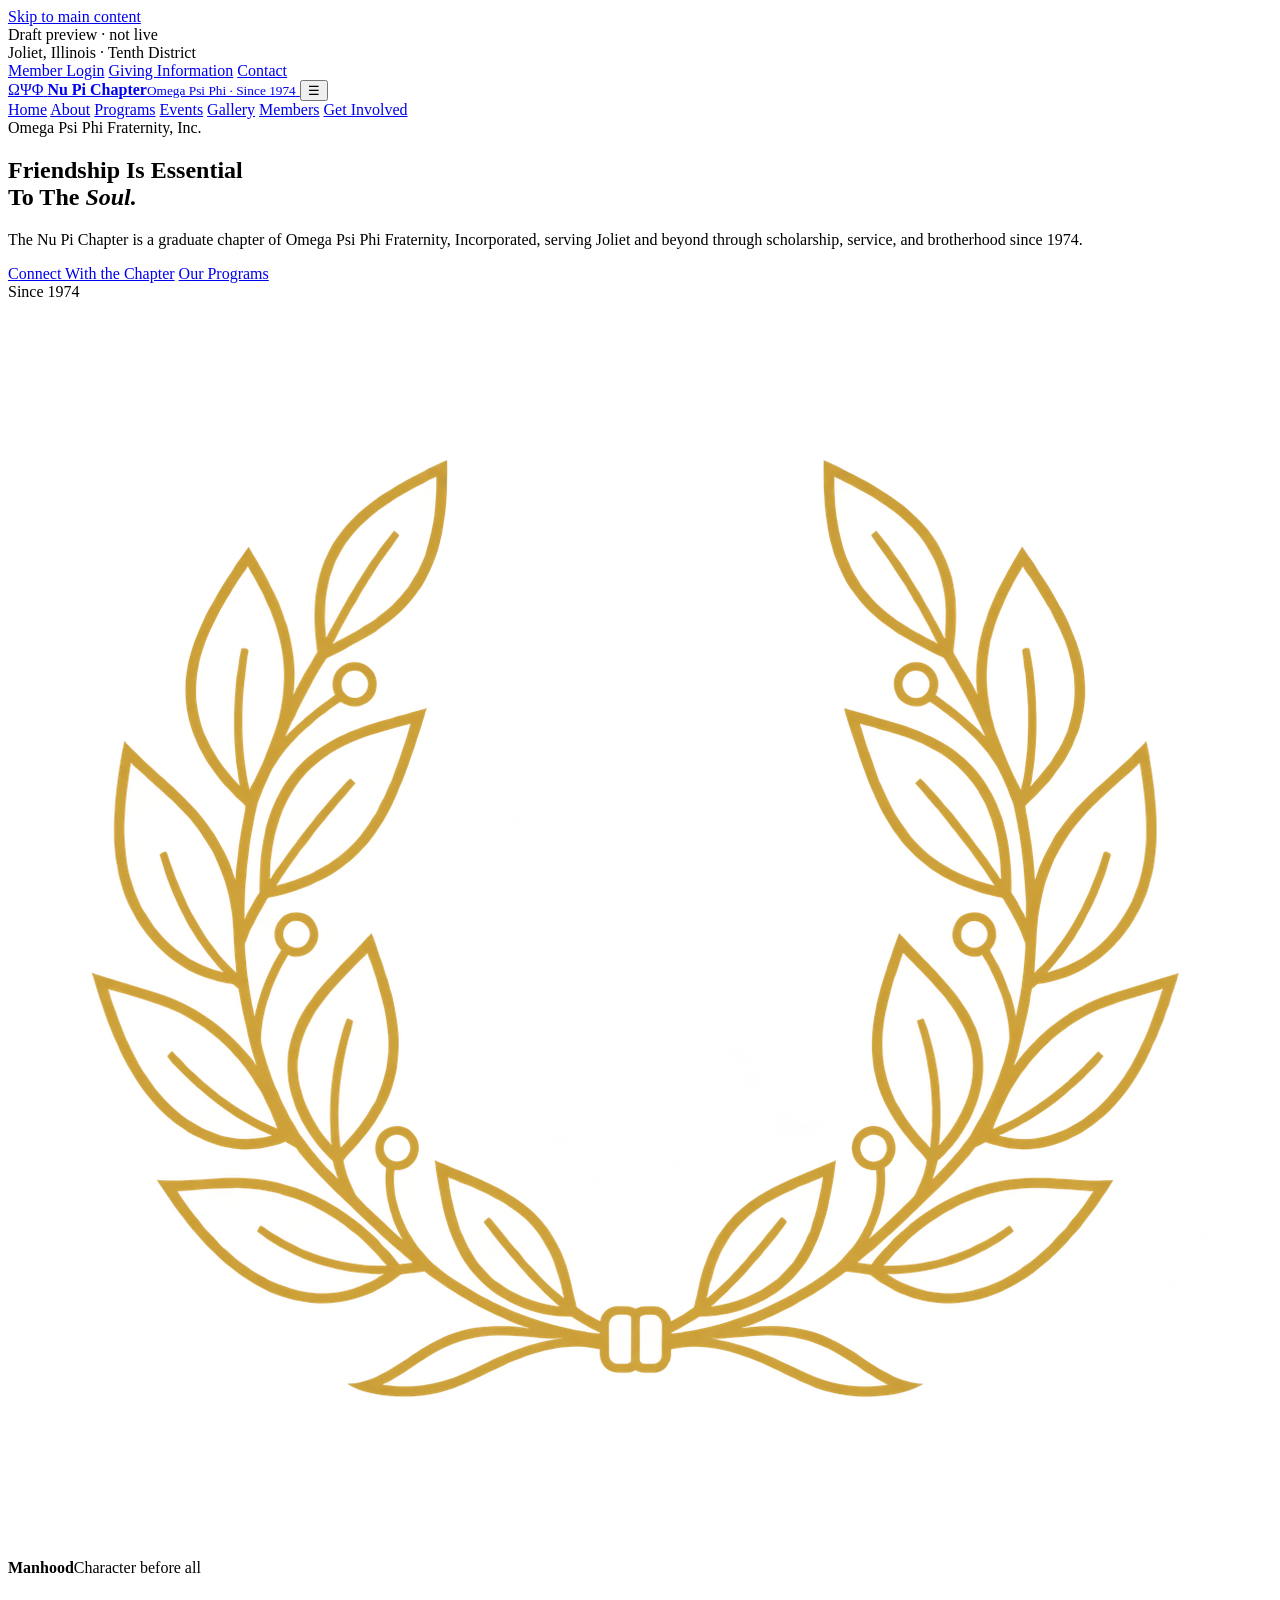
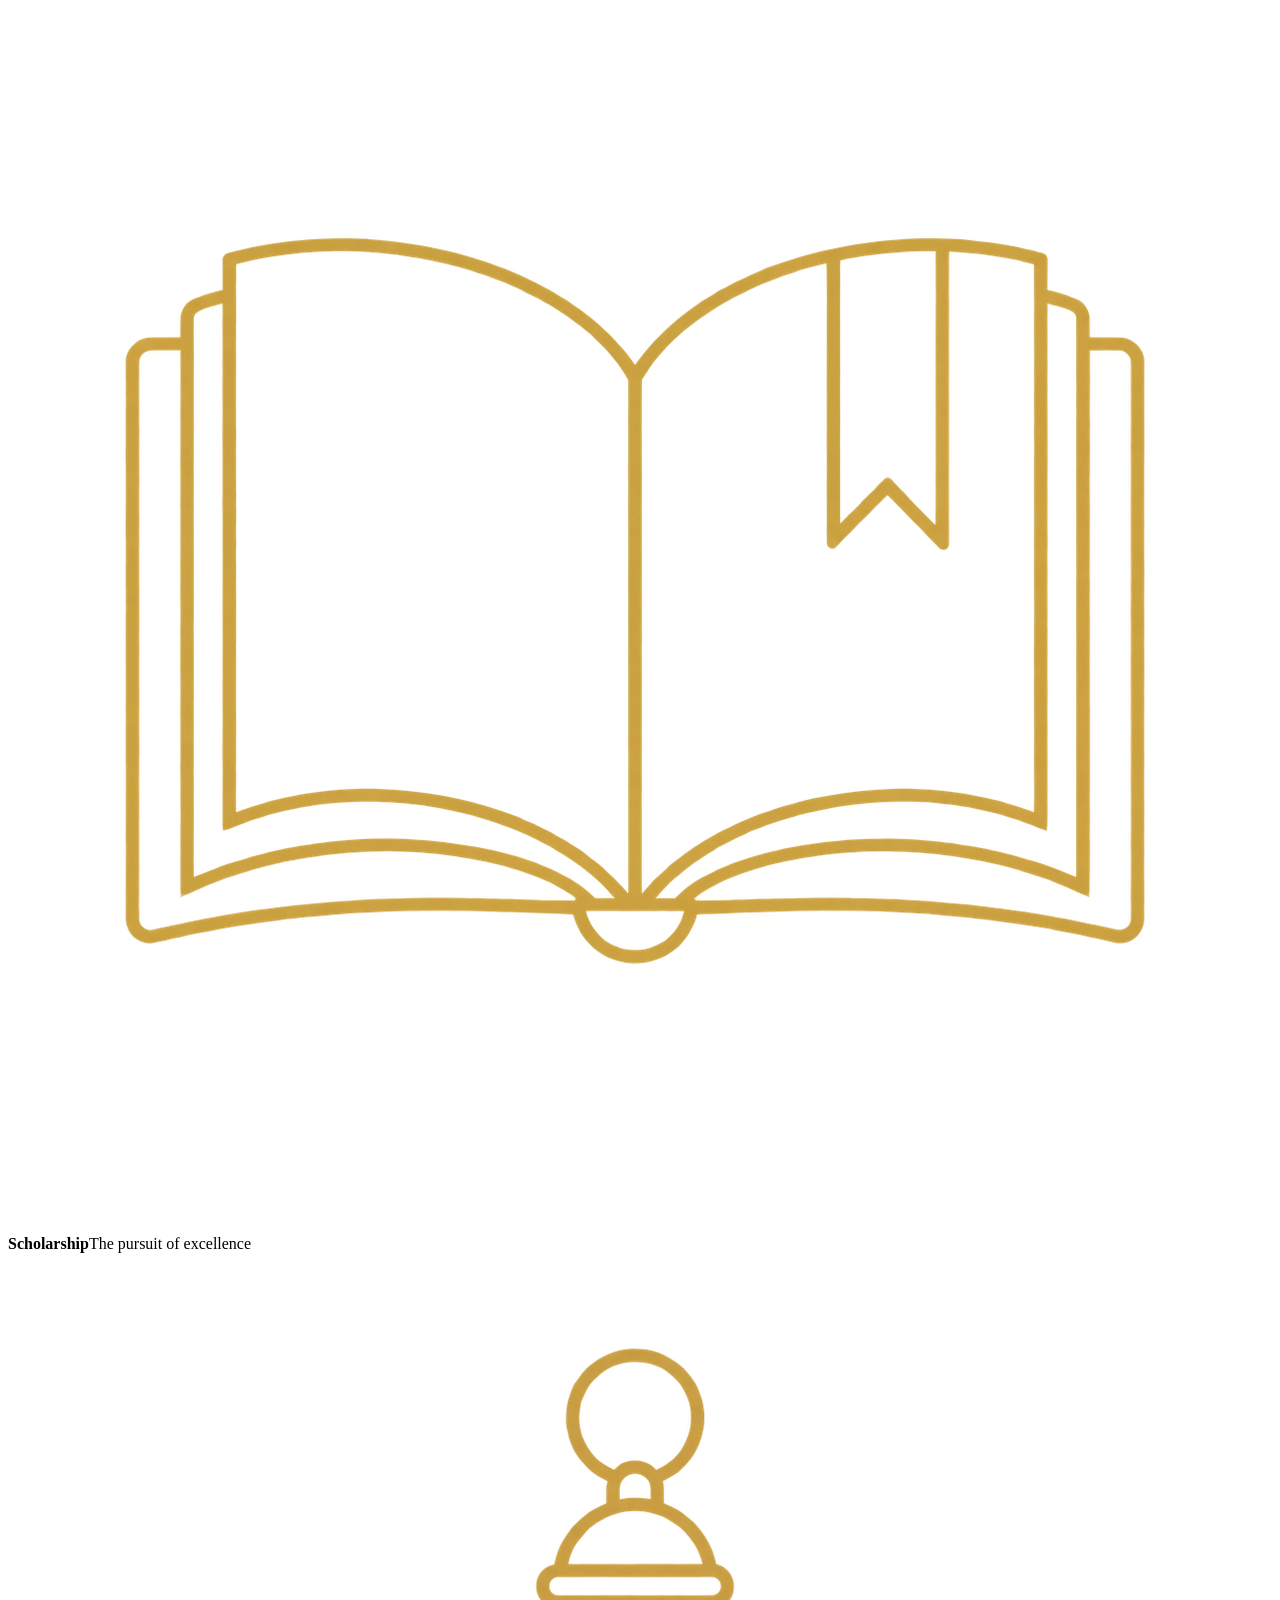
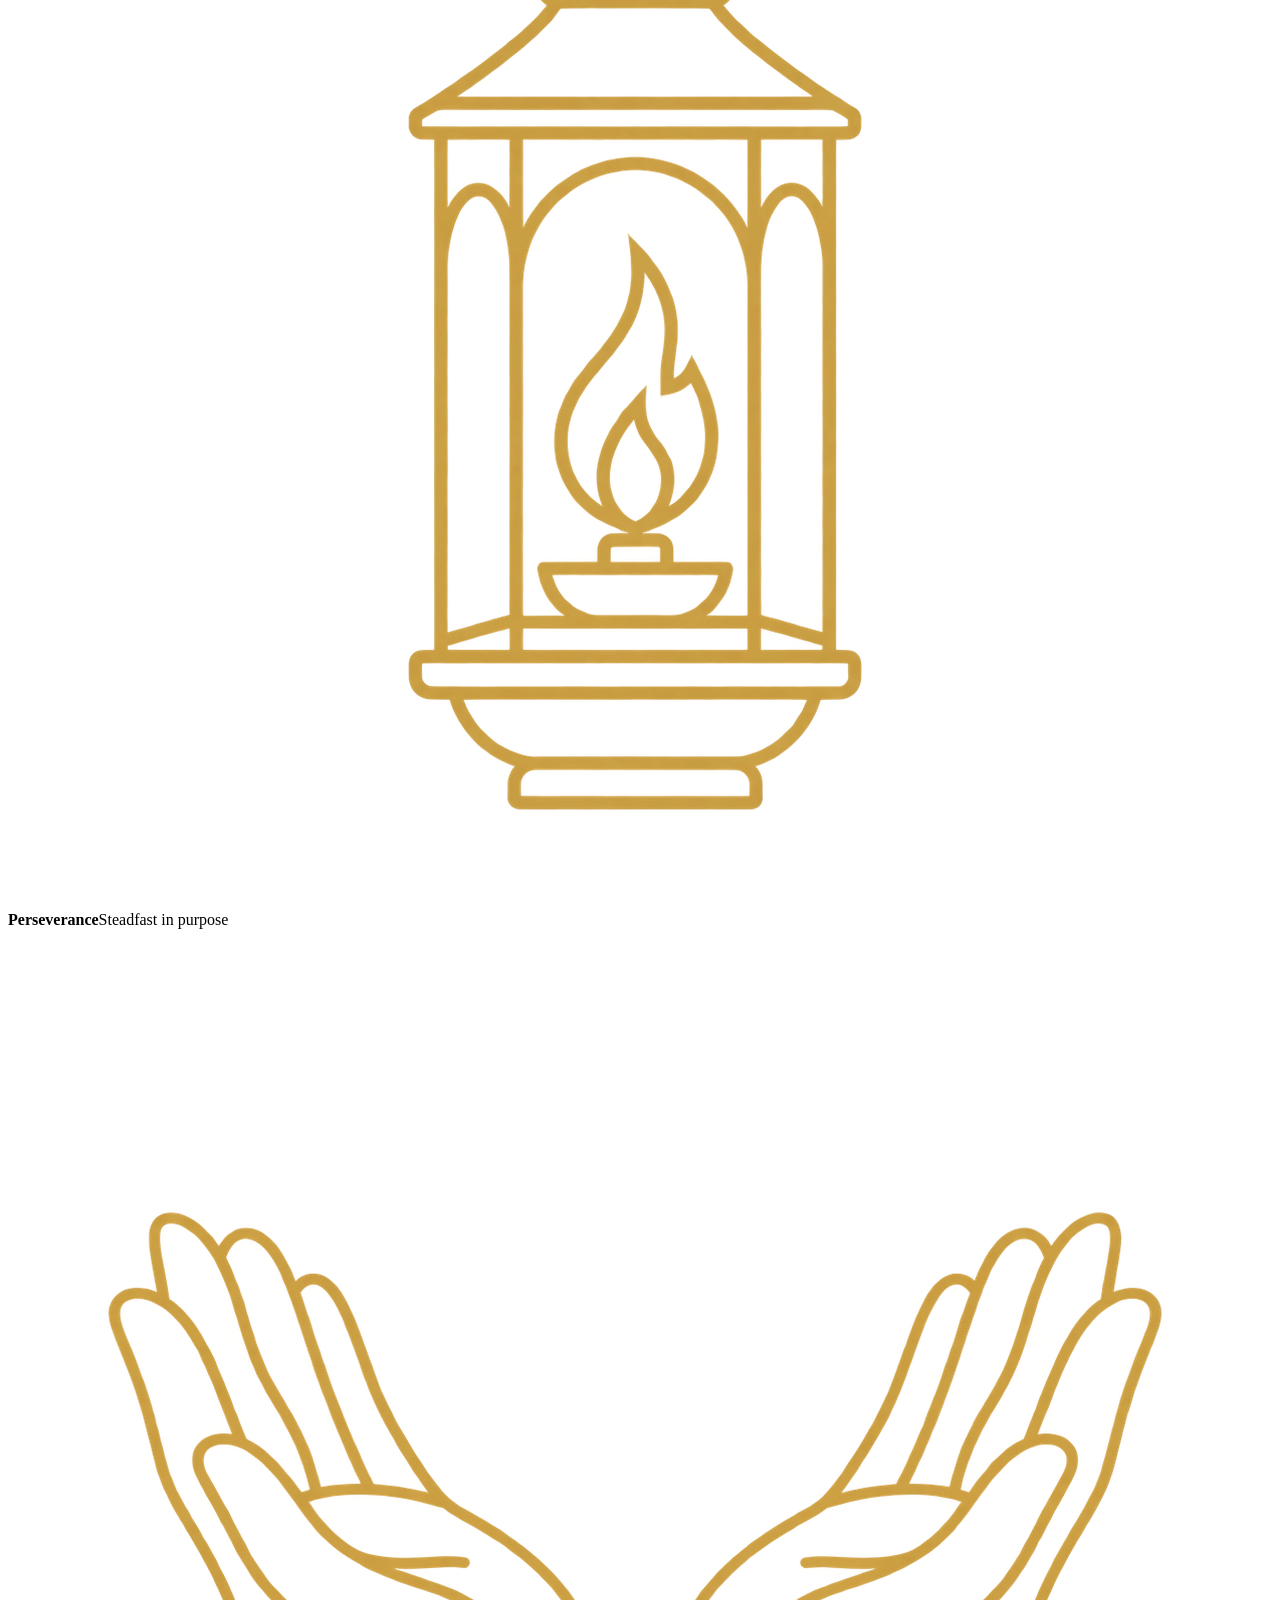
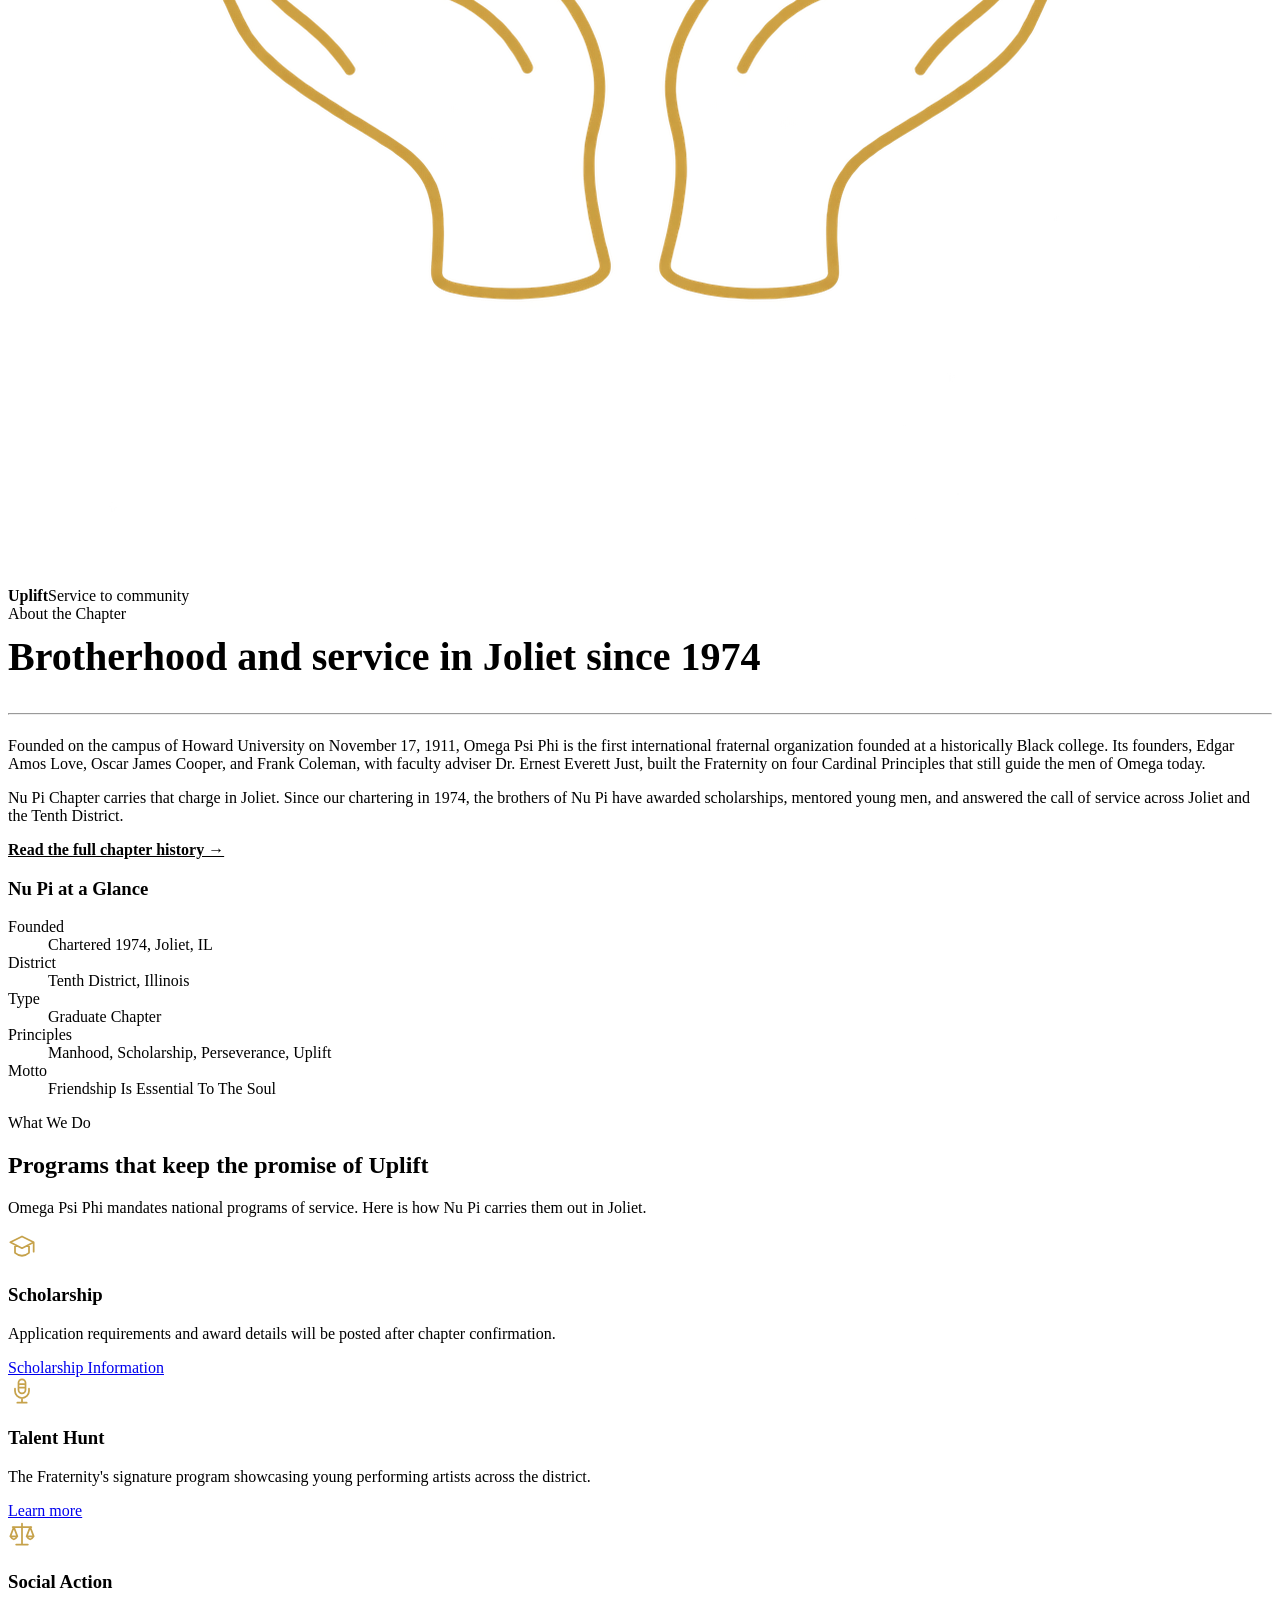
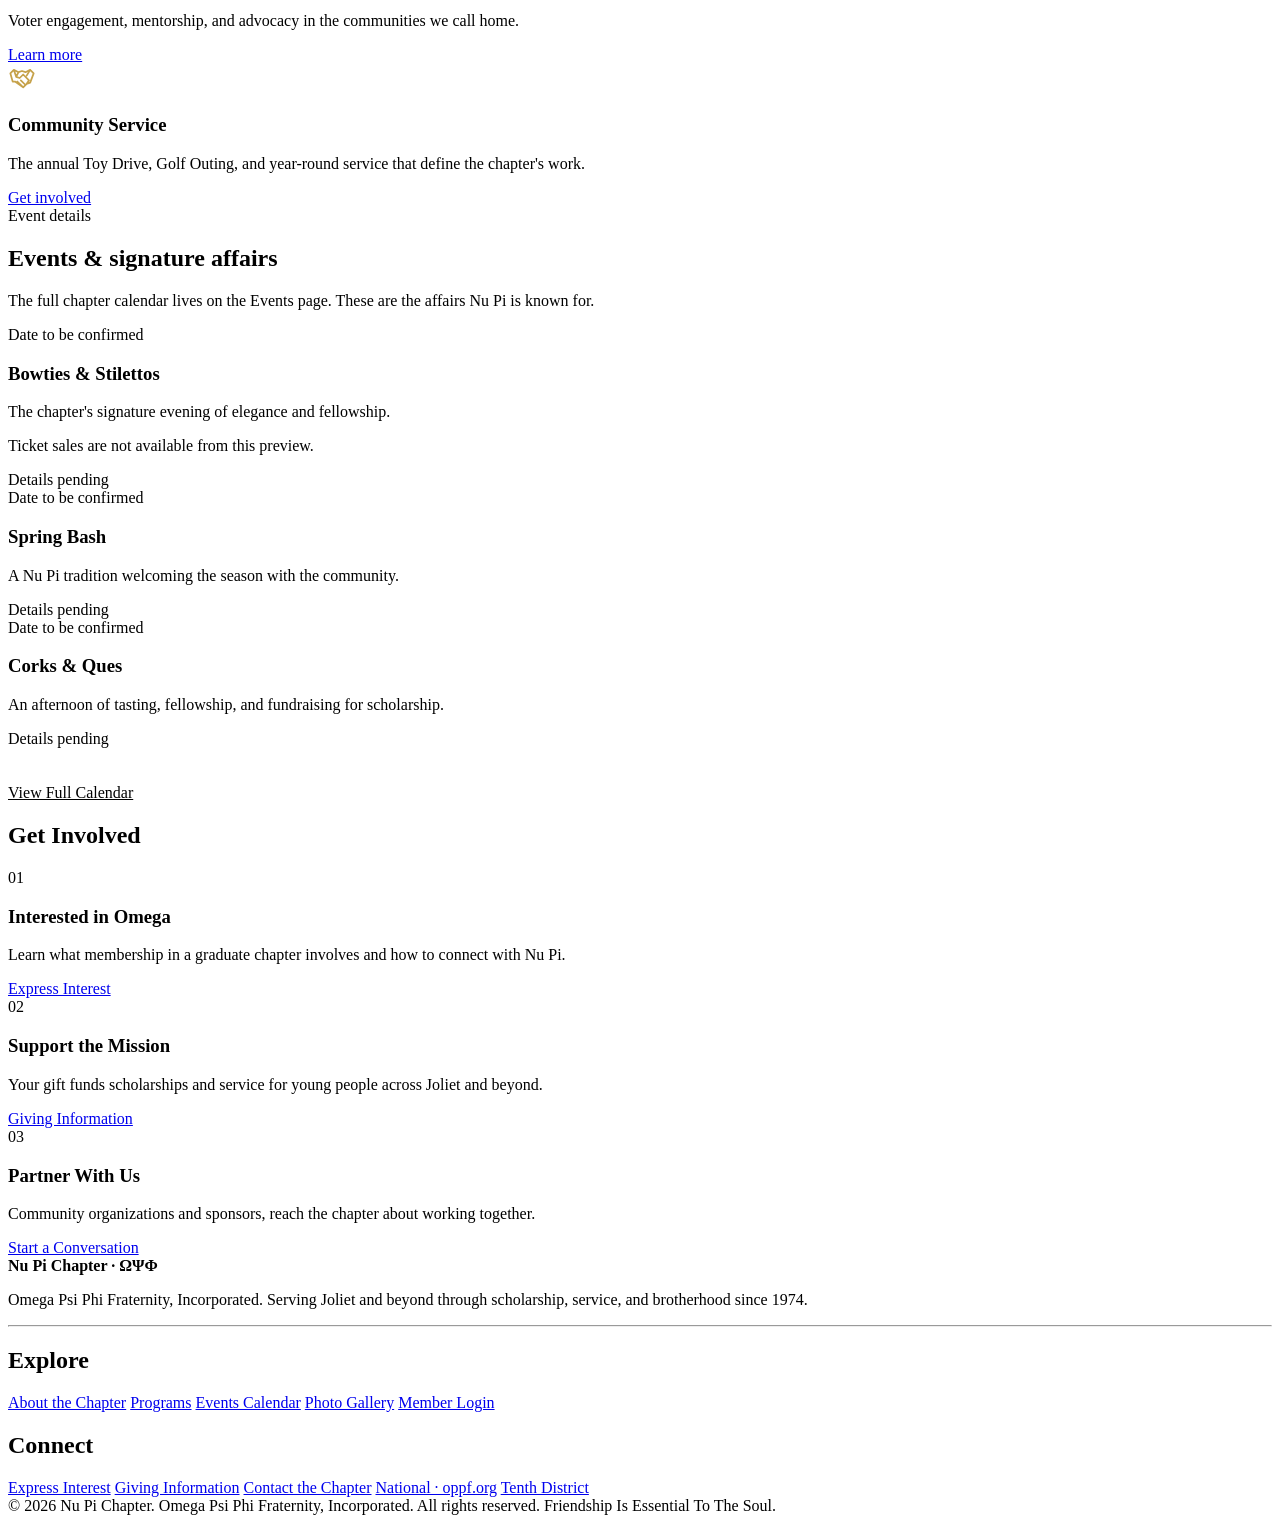
==== index.html @ 608f9383 "Full content port from live nupiques.org - Real chapter narrative + all past lines Spring 1975 throu" ====
<!doctype html>
<html lang="en">
<head>
<meta charset="utf-8">
<meta name="viewport" content="width=device-width, initial-scale=1">
<title>Nu Pi Chapter | Omega Psi Phi Fraternity, Incorporated</title>
<meta name="description" content="Meet Nu Pi Chapter of Omega Psi Phi Fraternity, Incorporated. Explore our brotherhood, programs, and connection to Joliet since 1974.">
<meta name="robots" content="noindex,nofollow">
<meta property="og:type" content="website">
<meta property="og:site_name" content="Nu Pi Chapter">
<meta property="og:locale" content="en_US">
<meta property="og:image:type" content="image/png">
<meta property="og:title" content="Nu Pi Chapter | Brotherhood Since 1974">
<meta property="og:description" content="Friendship Is Essential To The Soul. Meet Nu Pi Chapter in Joliet, Illinois.">
<meta property="og:image" content="ASSET_BASE/nu-pi-velvet-hero-dark-left.png">
<meta property="og:image:alt" content="Royal purple velvet with warm gold light on the right.">
<meta property="og:image:width" content="1672">
<meta property="og:image:height" content="941">
<link rel="stylesheet" href="styles.css">
</head>
<body>
<a class="skip-link" href="#main-content">Skip to main content</a>

<div class="draft">Draft preview · not live</div>

<div class="util"><div class="wrap">
  <div class="u-left">Joliet, Illinois · Tenth District</div>
  <div class="u-right">
    <a href="members.html">Member Login</a>
    <a href="get-involved.html#give">Giving Information</a>
    <a href="get-involved.html#contact">Contact</a>
  </div>
</div></div>

<header class="site"><div class="wrap bar">
  <a class="brand" href="index.html">
    <span class="crest"><span>&#937;&#936;&#934;</span></span>
    <span class="txt"><b>Nu Pi Chapter</b><small>Omega Psi Phi · Since 1974</small></span>
  </a>
  <button class="navtoggle" type="button" aria-label="Open menu" aria-controls="primary-nav" aria-expanded="false"><span aria-hidden="true">&#9776;</span></button>
  <nav class="main" id="primary-nav" aria-label="Primary">
    <a class="active" aria-current="page" href="index.html">Home</a>
    <a href="about.html">About</a>
    <a href="programs.html">Programs</a>
    <a href="events.html">Events</a>
    <a href="gallery.html">Gallery</a>
    <a href="members.html">Members</a>
    <a href="get-involved.html">Get Involved</a>
  </nav>
</div></header>

<main id="main-content" tabindex="-1">

<section class="hero" id="top"><div class="wrap">
  <div class="eyebrow">Omega Psi Phi Fraternity, Inc.</div>
  <h1>Friendship Is Essential <br class="desktop-break">To The <em>Soul.</em></h1>
  <p class="lead">The Nu Pi Chapter is a graduate chapter of Omega Psi Phi Fraternity, Incorporated, serving Joliet and beyond through scholarship, service, and brotherhood since 1974.</p>
  <div class="cta">
    <a class="btn btn-gold" href="get-involved.html">Connect With the Chapter</a>
    <a class="btn btn-ghost" href="programs.html">Our Programs</a>
  </div>
  <div class="estd">Since 1974</div>
</div></section>

<div class="principles"><div class="wrap"><div class="grid">
  <div class="p"><div class="pic"><img src="assets/icon-manhood.png" alt=""></div><b>Manhood</b><span>Character before all</span></div>
  <div class="p"><div class="pic"><img src="assets/icon-scholarship.png" alt=""></div><b>Scholarship</b><span>The pursuit of excellence</span></div>
  <div class="p"><div class="pic"><img src="assets/icon-perseverance.png" alt=""></div><b>Perseverance</b><span>Steadfast in purpose</span></div>
  <div class="p"><div class="pic"><img src="assets/icon-uplift.png" alt=""></div><b>Uplift</b><span>Service to community</span></div>
</div></div></div>

<div class="hairline on-paper" aria-hidden="true"></div>

<section class="block"><div class="wrap">
  <div class="about">
    <div>
      <div class="eyebrow">About the Chapter</div>
      <h2 class="kicker-head" style="font-size:clamp(28px,4vw,40px);color:var(--purple);margin-top:10px">Brotherhood and service in Joliet since 1974</h2>
      <hr class="rule">
      <p style="margin-top:22px">Founded on the campus of Howard University on November 17, 1911, Omega Psi Phi is the first international fraternal organization founded at a historically Black college. Its founders, Edgar Amos Love, Oscar James Cooper, and Frank Coleman, with faculty adviser Dr. Ernest Everett Just, built the Fraternity on four Cardinal Principles that still guide the men of Omega today.</p>
      <p>Nu Pi Chapter carries that charge in Joliet. Since our chartering in 1974, the brothers of Nu Pi have awarded scholarships, mentored young men, and answered the call of service across Joliet and the Tenth District.</p>
      <p style="margin-top:8px"><a href="about.html" style="color:var(--purple);font-weight:700">Read the full chapter history &#8594;</a></p>
    </div>
    <div class="facts">
      <h3>Nu Pi at a Glance</h3>
      <dl>
        <dt>Founded</dt><dd>Chartered 1974, Joliet, IL</dd>
        <dt>District</dt><dd>Tenth District, Illinois</dd>
        <dt>Type</dt><dd>Graduate Chapter</dd>
        <dt>Principles</dt><dd>Manhood, Scholarship, Perseverance, Uplift</dd>
        <dt>Motto</dt><dd>Friendship Is Essential To The Soul</dd>
      </dl>
    </div>
  </div>
</div></section>

<div class="hairline on-paper2" aria-hidden="true"></div>

<section class="block tint"><div class="wrap">
  <div class="kicker-head">
    <div class="eyebrow">What We Do</div>
    <h2>Programs that keep the promise of Uplift</h2>
    <p>Omega Psi Phi mandates national programs of service. Here is how Nu Pi carries them out in Joliet.</p>
  </div>
  <div class="cards">
    <div class="card"><div class="ic"><svg xmlns="http://www.w3.org/2000/svg" viewBox="0 0 24 24" width="28" height="28" fill="none" stroke="#C6A24B" stroke-width="1.5" stroke-linecap="round" stroke-linejoin="round" aria-hidden="true" focusable="false"><path d="M2 8 12 3 22 8 12 13 2 8ZM6 10v7q6 5 12 0v-7M22 8v8"/></svg></div><h3>Scholarship</h3><p>Application requirements and award details will be posted after chapter confirmation.</p><a class="more" href="programs.html#scholarship">Scholarship Information</a></div>
    <div class="card"><div class="ic"><svg xmlns="http://www.w3.org/2000/svg" viewBox="0 0 24 24" width="28" height="28" fill="none" stroke="#C6A24B" stroke-width="1.5" stroke-linecap="round" stroke-linejoin="round" aria-hidden="true" focusable="false"><rect x="9" y="2" width="6" height="12" rx="3"/><path d="M6 10v2a6 6 0 0 0 12 0v-2M12 18v4M8 22h8M10 6h4M10 9h4"/></svg></div><h3>Talent Hunt</h3><p>The Fraternity's signature program showcasing young performing artists across the district.</p><a class="more" href="programs.html#talent-hunt">Learn more</a></div>
    <div class="card"><div class="ic"><svg xmlns="http://www.w3.org/2000/svg" viewBox="0 0 24 24" width="28" height="28" fill="none" stroke="#C6A24B" stroke-width="1.5" stroke-linecap="round" stroke-linejoin="round" aria-hidden="true" focusable="false"><path d="M12 3v18M7 21h10M4 6h16M5 6l-3 8h6L5 6Zm14 0-3 8h6l-3-8ZM2 14q3 5 6 0M16 14q3 5 6 0"/></svg></div><h3>Social Action</h3><p>Voter engagement, mentorship, and advocacy in the communities we call home.</p><a class="more" href="programs.html#social-action">Learn more</a></div>
    <div class="card"><div class="ic"><svg xmlns="http://www.w3.org/2000/svg" viewBox="0 0 24 24" width="28" height="28" fill="none" stroke="#C6A24B" stroke-width="1.5" stroke-linecap="round" stroke-linejoin="round" aria-hidden="true" focusable="false"><path d="m2 8 3-3 4 2 3-1 3 1 4-2 3 3-3 8-3 1-3 3-7-5H4L2 8Zm7-1-2 4 3 1 3-3 5 5-2 3M5 5l2 6M19 5l-3 5M8 15l4 4M11 14l4 4"/></svg></div><h3>Community Service</h3><p>The annual Toy Drive, Golf Outing, and year-round service that define the chapter's work.</p><a class="more" href="programs.html#community-service">Get involved</a></div>
  </div>
</div></section>

<div class="hairline on-paper" aria-hidden="true"></div>

<section class="block"><div class="wrap">
  <div class="kicker-head">
    <div class="eyebrow">Event details</div>
    <h2>Events &amp; signature affairs</h2>
    <p>The full chapter calendar lives on the Events page. These are the affairs Nu Pi is known for.</p>
  </div>
  <div class="events">
    <div class="event"><div class="top"><span class="date-pending">Date to be confirmed</span></div><div class="body"><h3>Bowties &amp; Stilettos</h3><p>The chapter's signature evening of elegance and fellowship.</p><p>Ticket sales are not available from this preview.</p><span class="tag">Details pending</span></div></div>
    <div class="event"><div class="top"><span class="date-pending">Date to be confirmed</span></div><div class="body"><h3>Spring Bash</h3><p>A Nu Pi tradition welcoming the season with the community.</p><span class="tag">Details pending</span></div></div>
    <div class="event"><div class="top"><span class="date-pending">Date to be confirmed</span></div><div class="body"><h3>Corks &amp; Ques</h3><p>An afternoon of tasting, fellowship, and fundraising for scholarship.</p><span class="tag">Details pending</span></div></div>
  </div>
  <p style="margin-top:36px"><a class="btn btn-ghost" style="border-color:var(--purple);color:var(--purple)" href="events.html">View Full Calendar</a></p>
</div></section>

<section class="involve"><div class="wrap">
  <h2>Get Involved</h2>
  <div class="grid">
    <div class="col"><span class="n">01</span><h3>Interested in Omega</h3><p>Learn what membership in a graduate chapter involves and how to connect with Nu Pi.</p><a class="btn btn-gold" href="get-involved.html#interest">Express Interest</a></div>
    <div class="col"><span class="n">02</span><h3>Support the Mission</h3><p>Your gift funds scholarships and service for young people across Joliet and beyond.</p><a class="btn btn-gold" href="get-involved.html#give">Giving Information</a></div>
    <div class="col"><span class="n">03</span><h3>Partner With Us</h3><p>Community organizations and sponsors, reach the chapter about working together.</p><a class="btn btn-ghost" href="get-involved.html#contact">Start a Conversation</a></div>
  </div>
</div></section>

</main>

<footer class="site"><div class="wrap">
  <div class="top">
    <div class="brand-f">
      <b>Nu Pi Chapter · &#937;&#936;&#934;</b>
      <p>Omega Psi Phi Fraternity, Incorporated. Serving Joliet and beyond through scholarship, service, and brotherhood since 1974.</p>
      <hr class="rule">
    </div>
    <nav aria-label="Footer explore">
      <h2>Explore</h2>
      <a href="about.html">About the Chapter</a>
      <a href="programs.html">Programs</a>
      <a href="events.html">Events Calendar</a>
      <a href="gallery.html">Photo Gallery</a>
      <a href="members.html">Member Login</a>
    </nav>
    <nav aria-label="Footer connect">
      <h2>Connect</h2>
      <a href="get-involved.html#interest">Express Interest</a>
      <a href="get-involved.html#give">Giving Information</a>
      <a href="get-involved.html#contact">Contact the Chapter</a>
      <a href="https://oppf.org" target="_blank" rel="noopener">National · oppf.org</a>
      <a href="https://www.10thdomegas.org/">Tenth District</a>
    </nav>
  </div>
  <div class="bottom">
    <span>© 2026 Nu Pi Chapter. Omega Psi Phi Fraternity, Incorporated. All rights reserved.</span>
    <span>Friendship Is Essential To The Soul.</span>
  </div>
</div></footer>

<script>
(() => {
  const header = document.querySelector('header.site');
  const nav = header?.querySelector('nav.main');
  const button = header?.querySelector('.navtoggle');
  if (!nav || !button) return;
  const mobile = matchMedia('(max-width:1100px)');
  function setOpen(open, restoreFocus = false) {
    nav.classList.toggle('is-open', open);
    button.setAttribute('aria-expanded', String(open));
    button.setAttribute('aria-label', open ? 'Close menu' : 'Open menu');
    if (restoreFocus) button.focus();
  }
  button.addEventListener('click', () => setOpen(!nav.classList.contains('is-open')));
  nav.addEventListener('click', e => {
    if (mobile.matches && e.target.closest('a')) setOpen(false);
  });
  header.addEventListener('keydown', e => {
    if (e.key === 'Escape' && mobile.matches && nav.classList.contains('is-open')) {
      e.preventDefault();
      setOpen(false, true);
    }
  });
  header.addEventListener('focusout', e => {
    if (mobile.matches && !header.contains(e.relatedTarget)) setOpen(false);
  });
  mobile.addEventListener('change', () => {
    const fromNav = nav.contains(document.activeElement);
    const fromButton = document.activeElement === button;
    setOpen(false, mobile.matches && fromNav);
    if (!mobile.matches && fromButton) {
      (nav.querySelector('[aria-current="page"]') || nav.querySelector('a')).focus();
    }
  });
  header.classList.add('nav-ready');
})();
</script>

</body>
</html>
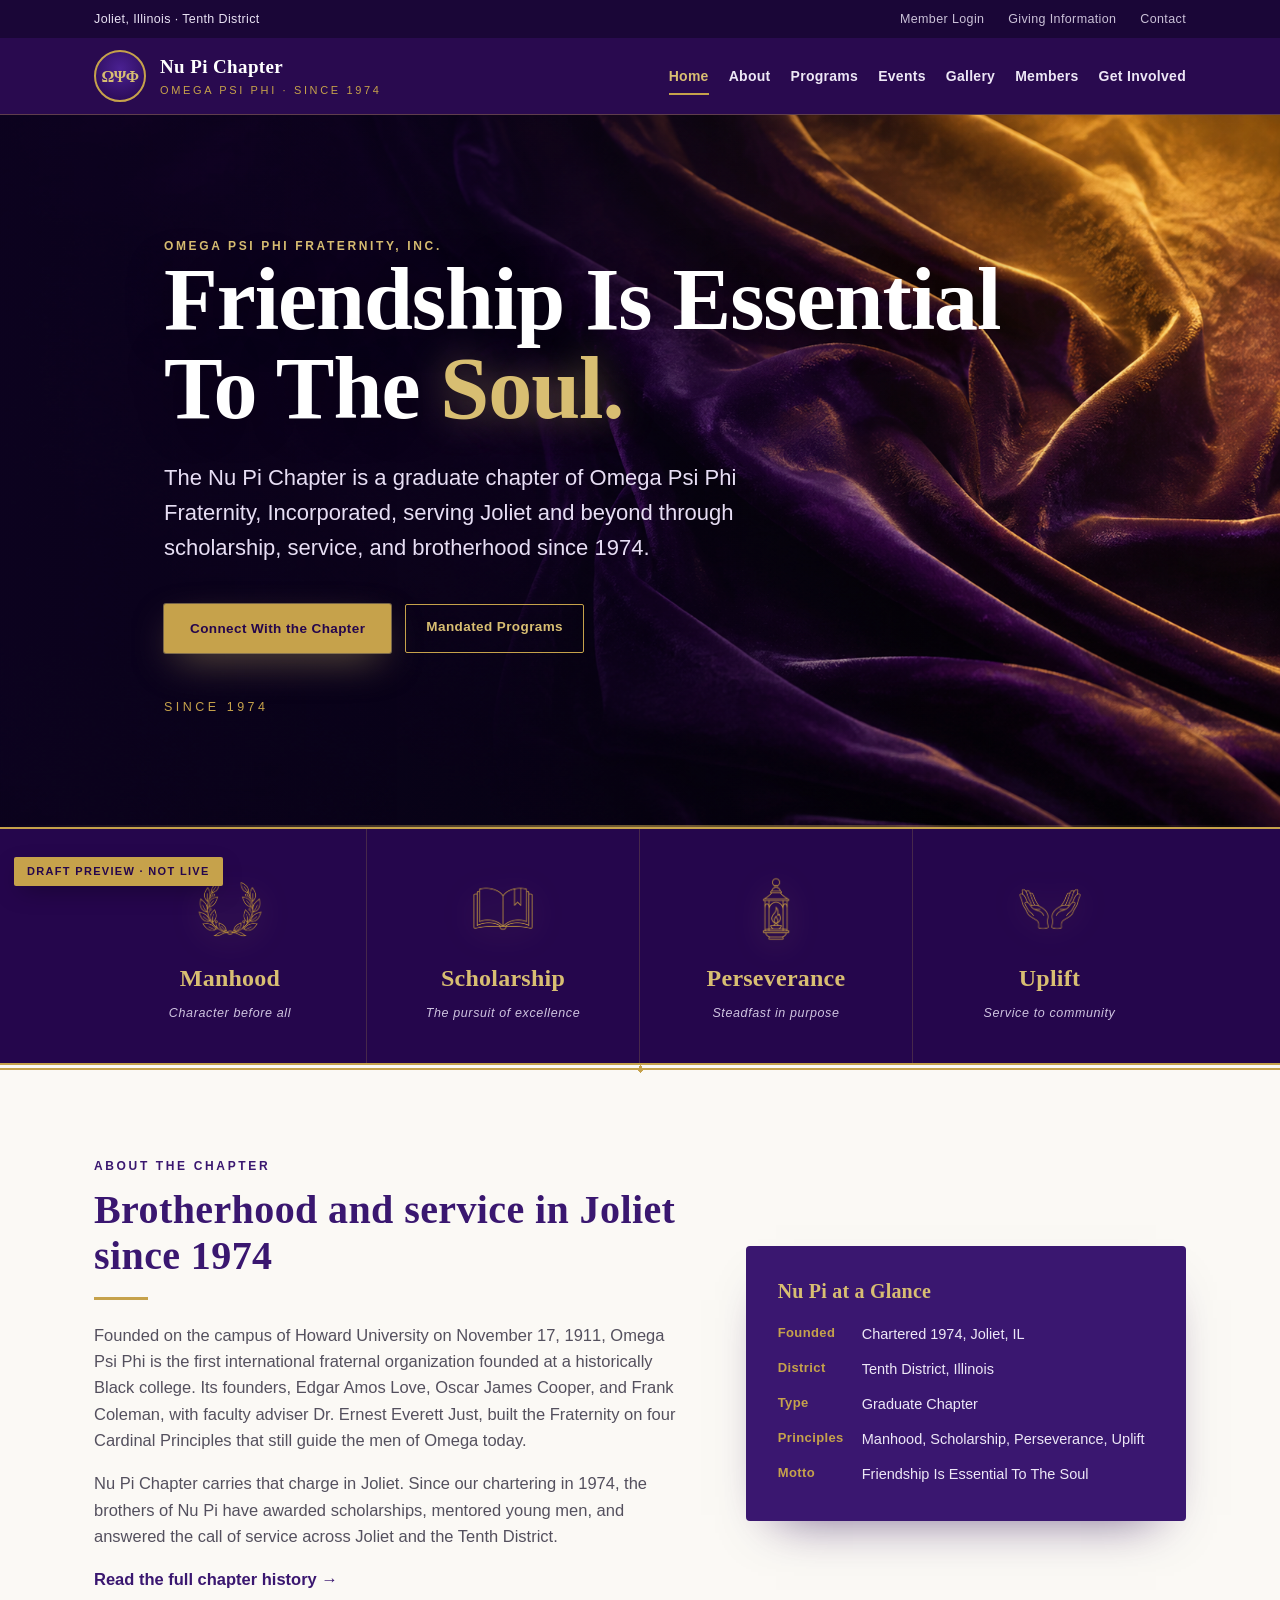
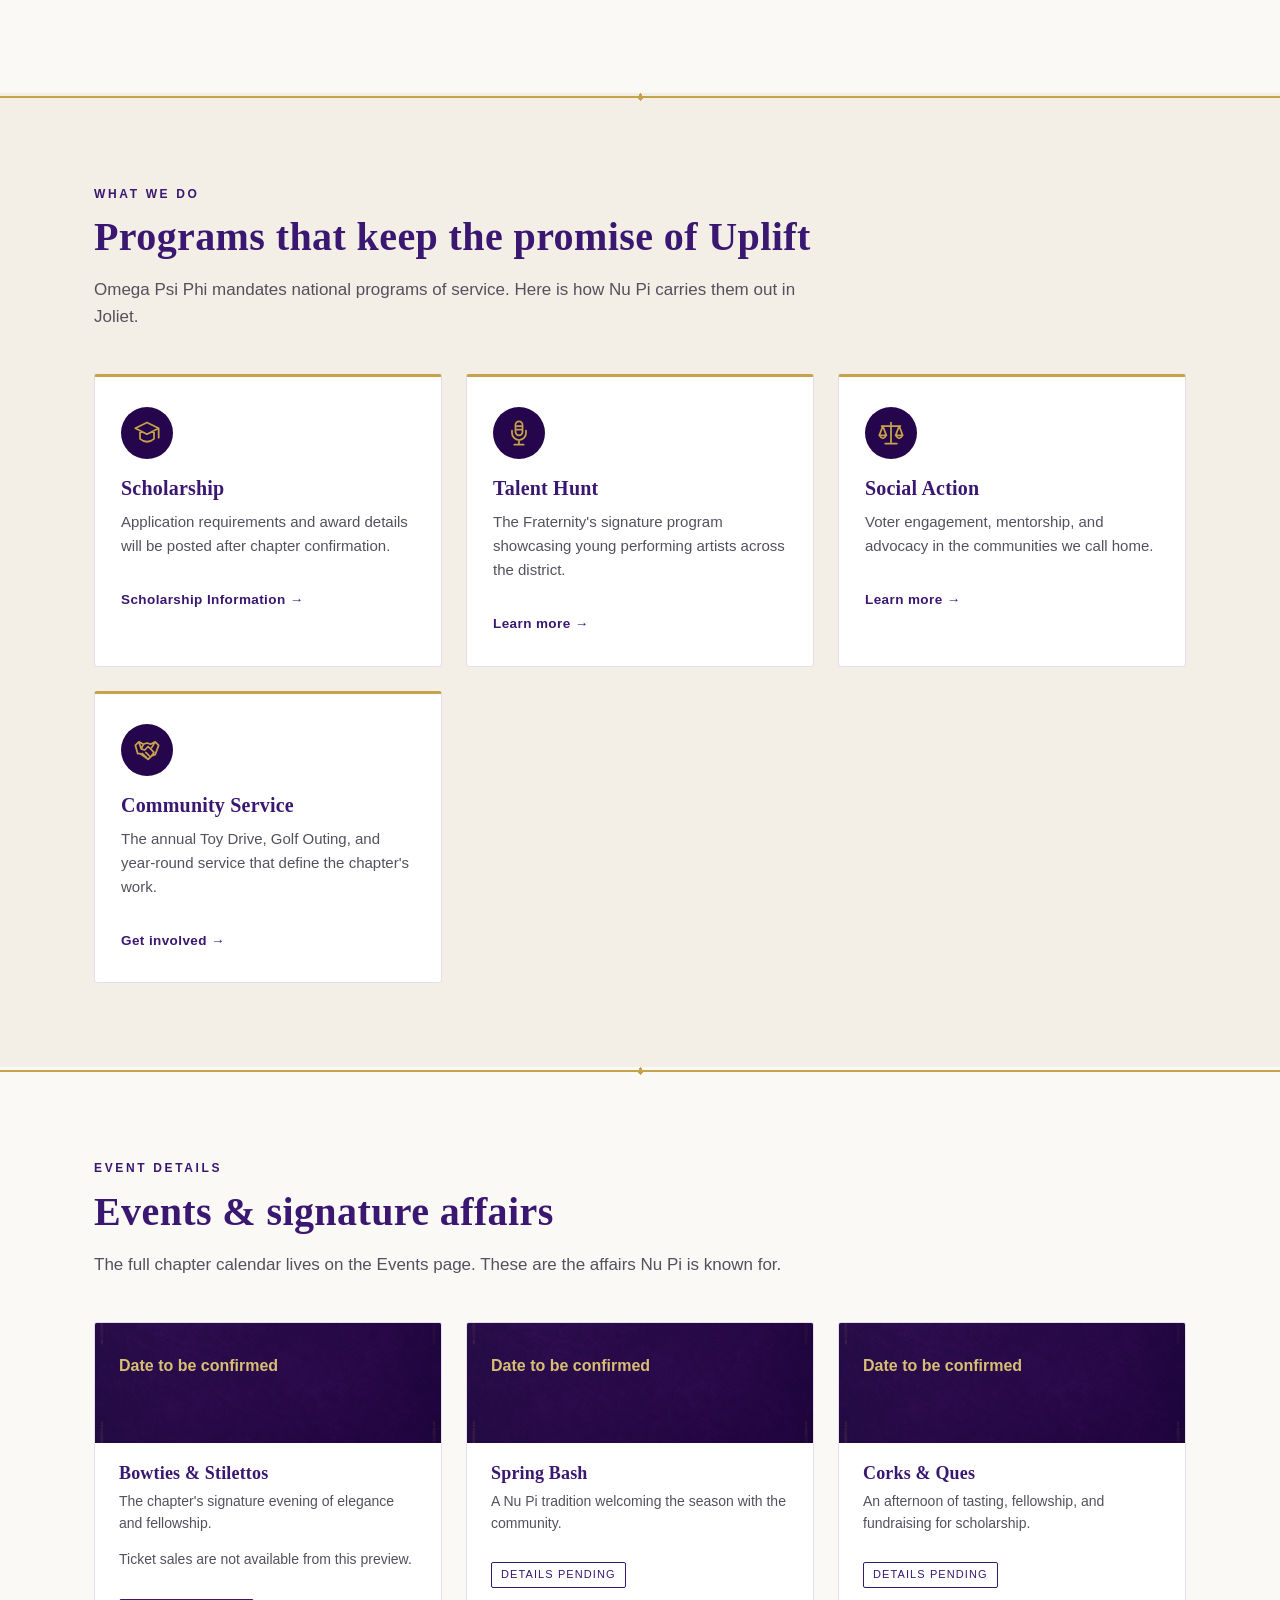
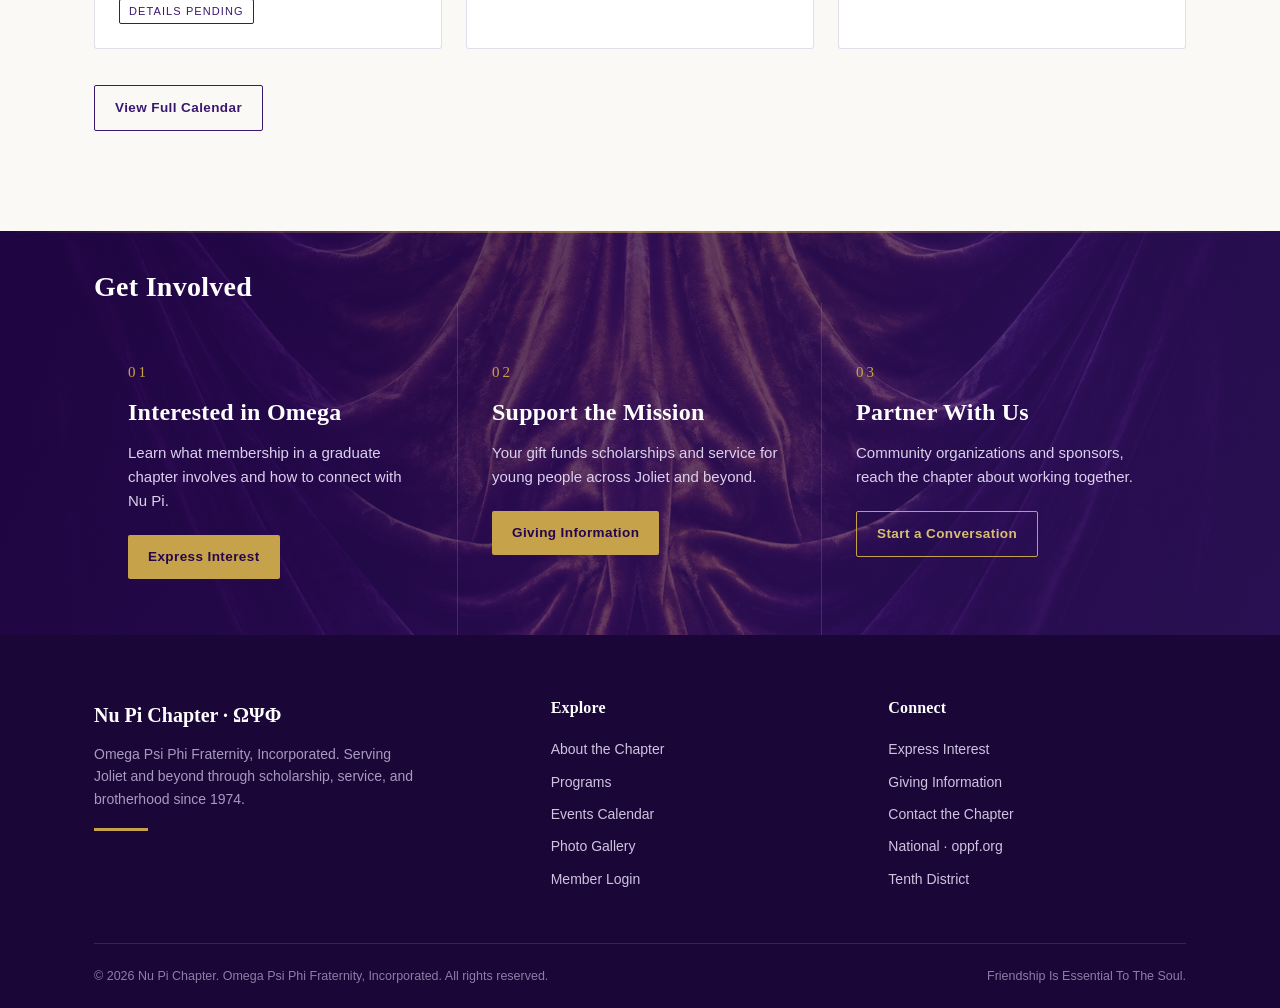
==== commit 482fee91: "Site refresh: Mandated Programs rename, Good Standing filter, non-financial pink+cat badge, login ga" ====
--- a/index.html
+++ b/index.html
@@ -57,7 +57,7 @@
   <p class="lead">The Nu Pi Chapter is a graduate chapter of Omega Psi Phi Fraternity, Incorporated, serving Joliet and beyond through scholarship, service, and brotherhood since 1974.</p>
   <div class="cta">
     <a class="btn btn-gold" href="get-involved.html">Connect With the Chapter</a>
-    <a class="btn btn-ghost" href="programs.html">Our Programs</a>
+    <a class="btn btn-ghost" href="programs.html">Mandated Programs</a>
   </div>
   <div class="estd">Since 1974</div>
 </div></section>
--- a/styles.css
+++ b/styles.css
@@ -0,0 +1,482 @@
+:root{
+  --purple:#3A1770;         /* royal purple */
+  --purple-deep:#25064C;    /* deep field */
+  --purple-ink:#1A0637;
+  --gold:#C6A24B;           /* old gold */
+  --gold-bright:#D8BE72;
+  --paper:#FBF9F5;
+  --paper-2:#F3EEE6;
+  --ink:#20202A;
+  --ink-soft:#54505E;
+  --line:rgba(58,23,112,.14);
+  --serif:"Iowan Old Style","Palatino Linotype","Book Antiqua",Georgia,"Times New Roman",serif;
+  --sans:"Helvetica Neue",Helvetica,Arial,system-ui,sans-serif;
+  --wrap:1140px;
+}
+*{box-sizing:border-box}
+html{scroll-behavior:smooth}
+body{margin:0;font-family:var(--sans);color:var(--ink);background:var(--paper);line-height:1.6;-webkit-font-smoothing:antialiased}
+h1,h2,h3,h4{font-family:var(--serif);font-weight:600;line-height:1.15;letter-spacing:.01em;margin:0}
+a{color:inherit;text-decoration:none}
+img{max-width:100%;display:block}
+.wrap{max-width:var(--wrap);margin:0 auto;padding:0 24px}
+.eyebrow{font-family:var(--sans);font-weight:700;letter-spacing:.22em;text-transform:uppercase;font-size:12px;color:var(--gold)}
+.rule{width:54px;height:3px;background:var(--gold);border:0;margin:18px 0 0}
+.rule.center{margin-left:auto;margin-right:auto}
+
+/* ---------- Top utility bar ---------- */
+.util{background:var(--purple-ink);color:#E9E2F4}
+.util .wrap{display:flex;justify-content:space-between;align-items:center;min-height:38px;font-size:12.5px;letter-spacing:.03em}
+.util a{color:#E9E2F4;opacity:.85}
+.util a:hover{opacity:1;color:var(--gold-bright)}
+.util .u-right a{margin-left:20px}
+
+/* ---------- Header / nav ---------- */
+header.site{position:sticky;top:0;z-index:40;background:rgba(37,6,76,.98);backdrop-filter:saturate(140%) blur(4px);border-bottom:1px solid rgba(198,162,75,.35)}
+header.site .bar{display:flex;align-items:center;justify-content:space-between;min-height:76px}
+.brand{display:flex;align-items:center;gap:14px;color:#fff}
+.crest{width:52px;height:52px;border-radius:50%;border:2px solid var(--gold);display:grid;place-items:center;background:radial-gradient(circle at 50% 35%,#4A2192,#25064C);flex:0 0 auto}
+.crest span{font-family:var(--serif);font-size:16px;font-weight:600;letter-spacing:-.5px;color:var(--gold-bright);line-height:1;transform:translateY(1px)}
+.brand .txt b{display:block;font-family:var(--serif);font-size:19px;letter-spacing:.02em;color:#fff}
+.brand .txt small{display:block;font-size:11px;letter-spacing:.24em;text-transform:uppercase;color:var(--gold)}
+nav.main{display:flex;align-items:center;gap:26px}
+nav.main a{color:#EDE7F6;font-size:14px;font-weight:600;letter-spacing:.02em;padding:6px 0;position:relative}
+nav.main a:hover{color:#fff}
+nav.main a.active{color:var(--gold-bright)}
+nav.main a:not(.btn)::after{content:"";position:absolute;left:0;right:100%;bottom:-2px;height:2px;background:var(--gold);transition:right .25s}
+nav.main a:not(.btn):hover::after,nav.main a.active::after{right:0}
+.btn{display:inline-block;font-weight:700;letter-spacing:.03em;font-size:13.5px;padding:11px 20px;border-radius:2px;cursor:pointer;border:0;font-family:var(--sans)}
+.btn-gold{background:var(--gold);color:#25064C}
+.btn-gold:hover{background:var(--gold-bright)}
+.btn-ghost{border:1.5px solid var(--gold);color:var(--gold-bright);background:transparent}
+.btn-ghost:hover{background:var(--gold);color:#25064C}
+.btn-purple{background:var(--purple);color:#fff}
+.btn-purple:hover{background:var(--purple-deep)}
+.navtoggle{display:none;background:none;border:0;color:#fff;font-size:26px;cursor:pointer}
+
+/* ---------- Home hero (cinematic) ---------- */
+.hero{position:relative;color:#fff;overflow:hidden;background:
+    /* left-side darkening for text legibility */
+    linear-gradient(90deg,rgba(15,3,38,.72) 0%,rgba(15,3,38,.4) 45%,rgba(15,3,38,.05) 75%,transparent 100%),
+    /* velvet photograph from Codex */
+    url("assets/nu-pi-velvet-hero-dark-left.png") center/cover no-repeat,
+    /* fallback base color */
+    linear-gradient(160deg,#3A1770 0%,#26084E 55%,#150430 100%)}
+.hero::after{content:"";position:absolute;left:0;right:0;bottom:0;height:2px;background:linear-gradient(90deg,transparent,var(--gold),transparent);opacity:.55}
+.hero .wrap{position:relative;padding:122px 24px 110px;max-width:1000px}
+.hero .eyebrow{color:var(--gold-bright)}
+.hero h1{font-size:clamp(46px,7.6vw,88px);color:#fff;letter-spacing:-.012em;line-height:1.01;text-shadow:0 2px 44px rgba(0,0,0,.4)}
+.hero h1 em{font-style:normal;color:var(--gold-bright);text-shadow:0 0 36px rgba(216,190,114,.4)}
+.hero p.lead{font-size:clamp(17px,2.2vw,22px);color:#E7DEF4;max-width:660px;margin:26px 0 38px}
+.hero .cta{display:flex;gap:14px;flex-wrap:wrap}
+.hero .cta .btn-gold{box-shadow:0 0 0 1px rgba(216,190,114,.5),0 14px 40px -12px rgba(216,190,114,.55);padding:14px 26px}
+.hero .cta .btn-gold:hover{box-shadow:0 0 0 1px rgba(216,190,114,.75),0 18px 50px -10px rgba(216,190,114,.8)}
+.hero .estd{margin-top:44px;font-size:12.5px;letter-spacing:.28em;text-transform:uppercase;color:var(--gold)}
+
+/* ---------- Inner-page banner ---------- */
+.pagehero{position:relative;color:#fff;overflow:hidden;background:
+    /* left-side darkening for text legibility */
+    linear-gradient(90deg,rgba(15,3,38,.78) 0%,rgba(15,3,38,.55) 50%,rgba(15,3,38,.25) 80%,rgba(15,3,38,.15) 100%),
+    /* velvet photograph, same family as the home hero */
+    url("assets/nu-pi-velvet-hero-dark-left.png") center/cover no-repeat,
+    /* fallback base */
+    linear-gradient(120deg,#3A1770,#25064C 70%,#1A0637)}
+.pagehero::after{content:"";position:absolute;left:0;right:0;bottom:0;height:2px;background:linear-gradient(90deg,transparent,var(--gold),transparent);opacity:.55}
+.pagehero .wrap{position:relative;padding:80px 24px 74px;min-height:260px;display:flex;flex-direction:column;justify-content:flex-end}
+.pagehero .crumb{font-size:12.5px;letter-spacing:.1em;color:var(--gold-bright);text-transform:uppercase}
+.pagehero .crumb a{color:var(--gold-bright);opacity:.9}
+.pagehero .crumb a:hover{opacity:1}
+.pagehero h1{font-size:clamp(32px,5vw,52px);color:#fff;margin-top:14px;text-shadow:0 2px 32px rgba(0,0,0,.45)}
+.pagehero p{color:#E7DEF4;font-size:17px;max-width:640px;margin-top:14px}
+
+/* ---------- Principles strip ---------- */
+.principles{background:var(--purple-deep);color:#EDE7F6;border-top:2px solid var(--gold);border-bottom:2px solid var(--gold)}
+.principles .grid{display:grid;grid-template-columns:repeat(4,1fr)}
+.principles .p{padding:44px 22px 40px;text-align:center;border-right:1px solid rgba(198,162,75,.22)}
+.principles .p:last-child{border-right:0}
+.principles .p .pic{width:72px;height:72px;margin:0 auto 14px;display:grid;place-items:center}
+.principles .p .pic img{max-width:100%;max-height:100%;filter:drop-shadow(0 4px 16px rgba(216,190,114,.35))}
+.principles .p b{display:block;font-family:var(--serif);font-size:24px;color:var(--gold-bright);margin-bottom:6px;letter-spacing:.01em}
+.principles .p span{display:block;font-size:12.5px;letter-spacing:.05em;color:#CFC4E0;font-style:italic}
+
+/* ---------- Gold hairline divider ---------- */
+.hairline{width:100%;height:8px;background:url("assets/divider-gold-hairline.png") center/1920px 8px no-repeat;background-color:transparent}
+.hairline.on-paper{background-color:var(--paper)}
+.hairline.on-paper2{background-color:var(--paper-2)}
+
+/* ---------- Sections ---------- */
+section.block{padding:84px 0}
+section.block.tint{background:var(--paper-2)}
+section.block.narrow .wrap{max-width:820px}
+.kicker-head{max-width:720px}
+.kicker-head h2{font-size:clamp(28px,4vw,40px);margin-top:10px;color:var(--purple)}
+.kicker-head p{color:var(--ink-soft);font-size:17px;margin-top:16px}
+
+/* prose */
+.prose h2{color:var(--purple);font-size:28px;margin-top:8px}
+.prose h3{color:var(--purple);font-size:21px;margin:34px 0 6px}
+.prose p{color:var(--ink-soft);font-size:16.5px;margin:14px 0}
+.prose ul{color:var(--ink-soft);font-size:16.5px;padding-left:20px}
+.prose li{margin:7px 0}
+.prose .lead-p{font-size:19px;color:#20202A}
+
+/* About facts card (home) */
+.about{display:grid;grid-template-columns:1.15fr .85fr;gap:56px;align-items:center}
+.about .facts{background:var(--purple);color:#fff;border-radius:4px;padding:34px 32px;box-shadow:0 24px 50px -30px rgba(37,6,76,.7)}
+.about .facts h3{color:var(--gold-bright);font-size:20px}
+.about .facts dl{display:grid;grid-template-columns:auto 1fr;gap:12px 18px;margin:20px 0 0}
+.about .facts dt{color:var(--gold);font-weight:700;font-size:13px;letter-spacing:.03em;white-space:nowrap}
+.about .facts dd{margin:0;color:#EDE7F6;font-size:14.5px}
+.about p{color:var(--ink-soft);font-size:16.5px}
+.about p+p{margin-top:16px}
+
+/* Founders row */
+.founders{display:grid;grid-template-columns:repeat(4,1fr);gap:22px;margin-top:40px}
+.founder{text-align:center;background:#fff;border:1px solid var(--line);border-top:3px solid var(--gold);border-radius:3px;padding:26px 18px}
+.founder .ph{width:88px;height:88px;border-radius:50%;margin:0 auto 14px;background:radial-gradient(circle at 50% 35%,#4A2192,#25064C);border:2px solid var(--gold);display:grid;place-items:center;color:var(--gold-bright);font-family:var(--serif);font-size:26px}
+.founder b{display:block;font-family:var(--serif);color:var(--purple);font-size:16px}
+.founder span{font-size:12.5px;color:var(--ink-soft)}
+
+/* Officers grid */
+.officers{display:grid;grid-template-columns:repeat(auto-fill,minmax(210px,1fr));gap:20px;margin-top:44px}
+.officer{background:#fff;border:1px solid var(--line);border-radius:3px;overflow:hidden;text-align:center;display:flex;flex-direction:column}
+.officer .ph{aspect-ratio:1/1;background:linear-gradient(160deg,#4A2192,#25064C);display:grid;place-items:center;color:rgba(216,190,114,.6);font-family:var(--serif);font-size:42px}
+.officer .meta{padding:16px 12px 20px;flex:1;display:flex;flex-direction:column;justify-content:center}
+.officer .meta b{display:block;font-family:var(--serif);color:var(--purple);font-size:17px;min-height:1.4em}
+.officer .meta span{font-size:12px;letter-spacing:.06em;text-transform:uppercase;color:#3A1770;font-weight:700}
+.officer .meta a.mail{display:inline-block;margin-top:10px;font-size:12.5px;color:#3A1770;text-decoration:underline}
+.officer .meta a.mail:hover{color:#25064C}
+
+/* Programs cards */
+.cards{display:grid;grid-template-columns:repeat(3,1fr);gap:24px;margin-top:44px}
+.card{background:#fff;border:1px solid var(--line);border-top:3px solid var(--gold);border-radius:3px;padding:30px 26px;transition:transform .2s,box-shadow .2s}
+.card:hover{transform:translateY(-4px);box-shadow:0 26px 46px -30px rgba(37,6,76,.5)}
+.card .ic{font-family:var(--serif);font-size:26px;color:var(--purple);background:var(--paper-2);width:52px;height:52px;border-radius:50%;display:grid;place-items:center;margin-bottom:18px}
+.card h3{font-size:20px;color:var(--purple)}
+.card p{color:var(--ink-soft);font-size:15px;margin-top:10px}
+.card a.more{display:inline-block;margin-top:16px;color:var(--purple);font-weight:700;font-size:13.5px;letter-spacing:.03em}
+.card a.more::after{content:" \2192"}
+
+/* Program detail rows */
+.pdetail{display:grid;grid-template-columns:1fr 1fr;gap:44px;align-items:center;padding:46px 0;border-bottom:1px solid var(--line)}
+.pdetail:last-child{border-bottom:0}
+.pdetail .art{aspect-ratio:4/3;border-radius:4px;background:linear-gradient(150deg,#4A2192,#25064C);display:grid;place-items:center;color:rgba(216,190,114,.5);font-family:var(--serif);font-size:56px;border:1px solid var(--line)}
+.pdetail:nth-child(even) .art{order:2}
+.pdetail h2{color:#3A1770;font-size:25px}
+.pdetail p{color:var(--ink-soft);margin-top:12px}
+
+/* Events */
+.events{display:grid;grid-template-columns:repeat(3,1fr);gap:24px;margin-top:44px}
+.event{background:#fff;border:1px solid var(--line);border-radius:3px;overflow:hidden}
+.event .top{position:relative;background:linear-gradient(135deg,rgba(58,23,112,.55),rgba(37,6,76,.7)),url("assets/event-card-generic.png") center/cover no-repeat;color:#fff;padding:30px 24px;display:flex;align-items:baseline;gap:14px;min-height:120px}
+.event .top .d{font-family:var(--serif);font-size:40px;color:var(--gold-bright);line-height:.9}
+.event .top .m{font-size:12px;letter-spacing:.2em;text-transform:uppercase;color:var(--gold)}
+.event .body{padding:20px 24px 24px}
+.event .body h3{font-size:18px;color:var(--purple)}
+.event .body p{color:var(--ink-soft);font-size:14px;margin-top:6px}
+.event .body .tag{display:inline-block;margin-top:14px;font-size:11px;letter-spacing:.1em;text-transform:uppercase;color:var(--gold);border:1px solid var(--gold);border-radius:2px;padding:3px 9px}
+
+/* Annual list */
+.annuals{margin-top:52px;border-top:1px solid var(--line)}
+.annual{display:grid;grid-template-columns:170px 1fr;gap:28px;padding:26px 0;border-bottom:1px solid var(--line);align-items:baseline}
+.annual .season{font-family:var(--serif);color:var(--gold);font-size:15px;letter-spacing:.08em;text-transform:uppercase}
+.annual h3{color:var(--purple);font-size:22px}
+.annual p{color:var(--ink-soft);margin-top:6px}
+
+/* Gallery */
+.albums{display:grid;grid-template-columns:repeat(3,1fr);gap:22px;margin-top:44px}
+.album{position:relative;aspect-ratio:4/3;border-radius:4px;overflow:hidden;border:1px solid var(--line);background:linear-gradient(160deg,#4A2192,#25064C);display:flex;align-items:flex-end;color:#fff}
+.album::before{content:"\03A9";position:absolute;right:-10px;top:-30px;font-family:var(--serif);font-size:180px;color:rgba(216,190,114,.08)}
+.album .cap{position:relative;padding:18px 20px;width:100%;background:linear-gradient(0deg,rgba(26,6,55,.85),transparent)}
+.album .cap b{display:block;font-family:var(--serif);font-size:19px}
+.album .cap span{font-size:12px;color:var(--gold-bright);letter-spacing:.05em}
+
+/* Timeline (past Basileis / milestones) */
+.timeline{margin-top:40px;border-left:2px solid var(--gold);padding-left:26px}
+.tl{position:relative;padding:0 0 26px}
+.tl::before{content:"";position:absolute;left:-33px;top:5px;width:12px;height:12px;border-radius:50%;background:var(--gold);border:2px solid var(--paper)}
+.tl b{font-family:var(--serif);color:var(--purple);font-size:18px}
+.tl span{color:var(--ink-soft);font-size:15px}
+
+/* Involve band */
+.involve{position:relative;background:linear-gradient(120deg,rgba(37,6,76,.82),rgba(58,23,112,.68)),url("assets/nu-pi-velvet-hero-center.png") center/cover no-repeat;color:#fff}
+.involve::after{content:"";position:absolute;left:0;right:0;top:0;height:2px;background:linear-gradient(90deg,transparent,var(--gold),transparent);opacity:.6}
+.involve .grid{display:grid;grid-template-columns:repeat(3,1fr);gap:0}
+.involve .col{padding:56px 34px;border-right:1px solid rgba(198,162,75,.22)}
+.involve .col:last-child{border-right:0}
+.involve .col span.n{font-family:var(--serif);color:var(--gold);font-size:15px;letter-spacing:.2em}
+.involve .col h3{font-size:24px;margin:14px 0 12px;color:#fff}
+.involve .col p{color:#DBD0EC;font-size:15px;margin-bottom:22px}
+
+/* Forms */
+.formwrap{display:grid;grid-template-columns:1fr 1fr;gap:56px;align-items:start}
+.form{background:#fff;border:1px solid var(--line);border-top:3px solid var(--gold);border-radius:4px;padding:34px 32px}
+.form h3{color:var(--purple);font-size:22px;margin-bottom:6px}
+.field{margin-top:18px}
+.field label{display:block;font-size:13px;font-weight:700;color:var(--purple);letter-spacing:.02em;margin-bottom:6px}
+.field input,.field select,.field textarea{width:100%;font:inherit;font-size:15px;color:var(--ink);padding:12px 14px;border:1px solid var(--line);border-radius:3px;background:var(--paper);outline:none}
+.field input:focus,.field select:focus,.field textarea:focus{border-color:var(--gold);box-shadow:0 0 0 3px rgba(198,162,75,.18)}
+.field textarea{min-height:120px;resize:vertical}
+.form .btn{margin-top:22px;width:100%;text-align:center}
+.contact-side h2{color:var(--purple);font-size:22px}
+.contact-side p{color:var(--ink-soft);margin-top:10px}
+.contact-side .row{display:flex;gap:12px;align-items:baseline;margin-top:18px;font-size:15px;color:var(--ink)}
+.contact-side .row b{color:var(--purple);min-width:80px;display:inline-block}
+
+/* Login card */
+.loginwrap{max-width:440px;margin:0 auto}
+.loginwrap .form{border-top-color:var(--gold)}
+.loginnote{text-align:center;color:var(--ink-soft);font-size:14px;margin-top:18px}
+.loginnote a{color:var(--purple);font-weight:700}
+
+/* Member perks */
+.perks{display:grid;grid-template-columns:repeat(3,1fr);gap:24px;margin-top:40px}
+.perk{background:#fff;border:1px solid var(--line);border-radius:3px;padding:26px 24px}
+.perk .ic{font-size:24px;color:var(--gold)}
+.perk b{display:block;font-family:var(--serif);color:var(--purple);font-size:18px;margin:10px 0 6px}
+.perk span{color:var(--ink-soft);font-size:14.5px}
+
+/* Note banner (placeholder disclosure) */
+.pnote{background:rgba(198,162,75,.14);border:1px solid var(--gold);border-radius:4px;color:#6b5416;font-size:13.5px;padding:12px 16px;margin-top:30px}
+.pnote b{color:#6b5416}
+
+/* Footer */
+footer.site{background:var(--purple-ink);color:#CFC4E0;font-size:14px}
+footer.site .top{display:grid;grid-template-columns:1.4fr 1fr 1fr;gap:40px;padding:64px 0 48px}
+footer.site h2{color:#fff;font-size:16px;margin-bottom:16px}
+footer.site a{display:block;color:#CFC4E0;padding:5px 0}
+footer.site a:hover{color:var(--gold-bright)}
+footer.site .brand-f b{font-family:var(--serif);color:#fff;font-size:20px}
+footer.site .brand-f p{margin-top:12px;color:#A99ABF;max-width:320px}
+footer.site .bottom{border-top:1px solid rgba(198,162,75,.2);padding:22px 0;display:flex;justify-content:space-between;flex-wrap:wrap;gap:8px;color:#8E7EA6;font-size:12.5px}
+
+.draft{position:fixed;left:14px;bottom:14px;z-index:60;background:var(--gold);color:#25064C;font:700 11px/1 var(--sans);letter-spacing:.12em;text-transform:uppercase;padding:9px 13px;border-radius:2px;box-shadow:0 8px 24px -8px rgba(0,0,0,.5)}
+
+@media(max-width:900px){
+  .about,.principles .grid,.cards,.events,.involve .grid,footer.site .top,
+  .founders,.officers,.albums,.pdetail,.formwrap,.perks{grid-template-columns:1fr}
+  .principles .p{border-right:0;border-bottom:1px solid rgba(37,6,76,.16)}
+  .involve .col{border-right:0;border-bottom:1px solid rgba(198,162,75,.22)}
+  .about,.formwrap{gap:32px}
+  .pdetail:nth-child(even) .art{order:0}
+  .annual{grid-template-columns:1fr;gap:6px}
+}
+
+/* ============================================================
+   Codex A-L prescription overrides (2026-09-13)
+   ============================================================ */
+
+/* A. Icon circles now hold SVG on a deep purple field */
+.card .ic,.perk .ic{
+  width:52px;height:52px;border-radius:50%;background:#25064C;
+  display:grid;place-items:center;flex:none;
+}
+.card .ic svg,.perk .ic svg{display:block;width:28px;height:28px}
+.pdetail .art{background:linear-gradient(150deg,#3A1770,#25064C)}
+.pdetail .art svg{display:block;width:clamp(88px,12vw,132px);height:auto}
+
+/* B. Header nav + mobile drawer */
+header.site nav.main{gap:20px}
+header.site .navtoggle{display:none;min-width:44px;min-height:44px;flex:none}
+@media(max-width:1100px){
+  header.site{position:static}
+  header.site.nav-ready{position:sticky}
+  header.site .bar{flex-wrap:wrap;gap:12px;padding-top:12px;padding-bottom:12px}
+  header.site .brand{flex:1;min-width:0}
+  .brand .txt{min-width:0}
+  .brand .txt small{letter-spacing:.08em}
+  header.site nav.main{display:flex;flex-direction:column;align-items:stretch;gap:4px;width:100%;order:3}
+  header.site nav.main a{padding:12px 16px;min-height:44px}
+  header.site.nav-ready .navtoggle{display:block}
+  header.site.nav-ready nav.main{display:none}
+  header.site.nav-ready nav.main.is-open{display:flex;max-height:min(60vh,calc(100svh - 140px));overflow-y:auto}
+}
+@media(max-width:480px){
+  .util .wrap{flex-wrap:wrap;gap:4px;padding-top:6px;padding-bottom:6px}
+  .util .u-right{display:flex;flex-wrap:wrap;gap:16px}
+  .util .u-right a{margin-left:0}
+}
+
+/* C. Gold-on-paper contrast fix (accents stay gold on dark) */
+section.block .eyebrow,
+.event .body .tag,
+.annual .season,
+.officer .meta span{color:#3A1770}
+.event .body .tag{border-color:#3A1770}
+.pagehero .crumb a{opacity:1}
+:focus-visible{outline:3px solid #3A1770;outline-offset:4px}
+.util :focus-visible,header.site :focus-visible,.hero :focus-visible,
+.pagehero :focus-visible,.involve :focus-visible,footer.site :focus-visible{
+  outline-color:#D8BE72;
+}
+.field input:focus-visible,.field select:focus-visible,.field textarea:focus-visible{
+  outline:3px solid #3A1770;outline-offset:2px;
+}
+
+/* D. Hero H1 mobile clamp + reduced motion */
+@media(max-width:600px){
+  .hero .wrap{padding:64px 24px 60px}
+  .hero h1{
+    font-size:clamp(2rem,8.8vw,3rem);line-height:1.12;
+    letter-spacing:-.015em;max-width:18ch;overflow-wrap:normal;
+  }
+  .hero h1 .desktop-break{display:none}
+  .hero .cta{flex-direction:column;align-items:stretch}
+  .hero .cta .btn{text-align:center;min-height:48px}
+  .hero .estd{letter-spacing:.12em}
+}
+@media(prefers-reduced-motion:reduce){
+  html{scroll-behavior:auto}
+  .card,nav.main a::after{transition:none}
+  .card:hover{transform:none}
+}
+
+/* F. Form staging + contact row wrapping */
+.form[hidden]{display:none}
+.form h2{color:#3A1770;font-size:22px;margin-bottom:6px}
+.contact-side .row{flex-wrap:wrap}
+.contact-side .row span{min-width:0;overflow-wrap:anywhere}
+
+/* H. Officer / past-basileis fallback panel */
+.leadership-note{
+  margin-top:28px;max-width:720px;padding:28px;background:#FFFFFF;
+  border:1px solid rgba(58,23,112,.14);border-left:3px solid #C6A24B;border-radius:3px;
+}
+.leadership-note p{margin:0 0 20px;color:#54505E}
+
+/* J. Skip link + scroll margin so anchors land below the sticky header */
+.skip-link{
+  position:fixed;top:8px;left:8px;z-index:100;padding:12px 16px;
+  background:#FBF9F5;color:#25064C;font-weight:700;transform:translateY(-180%);
+}
+.skip-link:focus{transform:translateY(0)}
+main[id],section[id],.pdetail[id]{scroll-margin-top:140px}
+
+/* K. Cardinal Principles list on About */
+.prose .principle-list{list-style:none;padding:0;margin:28px 0;display:grid;gap:24px}
+.prose .principle-list li{display:grid;grid-template-columns:64px 1fr;gap:18px;align-items:center;margin:0}
+.principle-mark{width:64px;height:64px;border-radius:50%;background:#25064C;display:grid;place-items:center}
+.principle-mark img{width:48px;height:48px;object-fit:contain}
+.prose .principle-list h3{margin:0 0 6px}
+.prose .principle-list p{margin:0}
+
+/* L. Get Involved band gets an explicit h2 */
+.involve > .wrap > h2{padding-top:40px;color:#FFFFFF;font-size:28px}
+
+/* Event date-pending state */
+.event .top .date-pending{font-size:16px;font-weight:700;color:#D8BE72}
+
+/* ========== Member login gate ========== */
+.login-card{max-width:480px;margin:0 auto;background:#fff;border:1px solid var(--line);border-top:3px solid var(--gold);border-radius:3px;padding:40px 40px 32px;box-shadow:0 24px 60px -40px rgba(37,6,76,.5)}
+.login-card h2{color:var(--purple);font-size:26px;text-align:center;margin-bottom:6px}
+.login-card .login-sub{text-align:center;color:var(--ink-soft);font-size:14.5px;margin-bottom:22px}
+.login-card label{display:block;font-size:12.5px;font-weight:700;color:#3A1770;letter-spacing:.04em;text-transform:uppercase;margin-bottom:6px}
+.login-card input[type="email"]{width:100%;padding:14px 16px;border:1px solid var(--line);border-radius:3px;font:inherit;font-size:15.5px;background:var(--paper);color:var(--ink)}
+.login-card input[type="email"]:focus{outline:none;border-color:var(--gold);box-shadow:0 0 0 3px rgba(198,162,75,.2)}
+.login-card button.login-btn{width:100%;margin-top:14px;padding:14px 16px;border:0;border-radius:3px;background:var(--purple);color:#fff;font:inherit;font-weight:700;letter-spacing:.03em;cursor:pointer;font-size:14.5px;transition:background .15s}
+.login-card button.login-btn:hover{background:var(--purple-deep)}
+.login-card .login-error{color:#8b1a1a;background:#fdecec;border:1px solid rgba(139,26,26,.25);border-radius:3px;padding:10px 14px;font-size:13.5px;margin-top:12px;display:none}
+.login-card .login-error.visible{display:block}
+.login-card .login-note{text-align:center;color:var(--ink-soft);font-size:12.5px;margin-top:18px;line-height:1.5}
+.login-hero{padding:64px 24px 72px;background:var(--paper-2)}
+
+.member-header{max-width:820px;margin:0 auto 32px;background:#fff;border:1px solid var(--line);border-radius:3px;padding:18px 22px;display:flex;align-items:center;justify-content:space-between;flex-wrap:wrap;gap:14px}
+.member-header .signed-in{display:flex;align-items:center;gap:12px;font-size:14px;color:var(--ink)}
+.member-header .signed-in b{color:var(--purple);font-family:var(--serif);font-size:16px}
+.member-header .badge-admin{display:inline-block;background:var(--gold);color:#25064C;font-size:10.5px;font-weight:700;letter-spacing:.1em;text-transform:uppercase;padding:3px 8px;border-radius:2px;margin-left:8px}
+.member-header .badge-member{display:inline-block;background:var(--paper-2);color:#3A1770;font-size:10.5px;font-weight:700;letter-spacing:.1em;text-transform:uppercase;padding:3px 8px;border-radius:2px;margin-left:8px;border:1px solid var(--line)}
+.member-header .signout{background:none;border:1.5px solid var(--purple);color:var(--purple);padding:8px 14px;border-radius:3px;font:inherit;font-size:13px;font-weight:700;cursor:pointer;letter-spacing:.03em}
+.member-header .signout:hover{background:var(--purple);color:#fff}
+
+.admin-only{display:none}
+body[data-role="admin"] .admin-only{display:block}
+
+.admin-badge{display:inline-block;background:var(--gold);color:#25064C;font-size:10.5px;font-weight:700;letter-spacing:.1em;text-transform:uppercase;padding:3px 8px;border-radius:2px;margin-left:8px;vertical-align:middle}
+.edit-btn{background:none;border:1px solid var(--purple);color:var(--purple);padding:6px 12px;border-radius:2px;font:inherit;font-size:12px;font-weight:700;cursor:pointer;letter-spacing:.03em;margin-left:auto}
+.edit-btn:hover{background:var(--purple);color:#fff}
+
+.gated{display:none}
+body[data-signed-in="1"] .gated{display:block}
+body[data-signed-in="1"] .login-hero{display:none}
+
+/* ========== Ornamental section banner (uses event-card texture) ========== */
+.ornament-band{position:relative;overflow:hidden;color:#fff;padding:80px 0;background:linear-gradient(120deg,rgba(37,6,76,.86),rgba(58,23,112,.72)),url("assets/event-card-generic.png") center/cover no-repeat}
+.ornament-band::before{content:"";position:absolute;left:0;right:0;top:0;height:2px;background:linear-gradient(90deg,transparent,var(--gold),transparent);opacity:.55}
+.ornament-band::after{content:"";position:absolute;left:0;right:0;bottom:0;height:2px;background:linear-gradient(90deg,transparent,var(--gold),transparent);opacity:.55}
+.ornament-band .wrap{max-width:820px;text-align:center}
+.ornament-band .eyebrow{color:var(--gold-bright);display:inline-block}
+.ornament-band h2{color:#fff;font-size:clamp(28px,4vw,40px);margin-top:12px}
+.ornament-band p{color:#E7DEF4;font-size:17px;margin:18px auto 0;max-width:640px}
+
+/* ========== ΝΠ Past Lines grid (About page) ========== */
+.lines-grid{display:grid;grid-template-columns:repeat(auto-fill,minmax(260px,1fr));gap:22px;margin-top:44px}
+.line-card{background:#fff;border:1px solid var(--line);border-top:3px solid var(--gold);border-radius:3px;padding:22px 22px 18px}
+.line-card .line-season{font-family:var(--sans);font-size:11.5px;letter-spacing:.16em;text-transform:uppercase;color:#3A1770;font-weight:700;margin-bottom:4px}
+.line-card .line-name{font-family:var(--serif);color:var(--purple);font-size:17px;line-height:1.25;margin-bottom:12px}
+.line-card ul{list-style:none;padding:0;margin:0}
+.line-card li{color:var(--ink);font-size:14.5px;padding:3px 0;border-top:1px solid var(--line)}
+.line-card li:first-child{border-top:0}
+
+/* ========== Chapter Documents cards (Members page) ========== */
+.docs{display:grid;grid-template-columns:repeat(auto-fit,minmax(280px,1fr));gap:18px;margin-top:24px;max-width:820px;margin-left:auto;margin-right:auto}
+.doc-card{display:flex;gap:16px;align-items:center;background:#fff;border:1px solid var(--line);border-left:3px solid var(--gold);border-radius:3px;padding:18px 22px;text-decoration:none;color:inherit;transition:transform .18s,box-shadow .18s}
+.doc-card:hover,.doc-card:focus-visible{transform:translateY(-2px);box-shadow:0 18px 32px -22px rgba(37,6,76,.6);outline:none;border-left-color:#D8BE72}
+.doc-card .doc-ic{width:44px;height:44px;border-radius:50%;background:#25064C;display:grid;place-items:center;flex:none}
+.doc-card b{display:block;font-family:var(--serif);color:var(--purple);font-size:16px;margin-bottom:2px}
+.doc-card span{display:block;color:var(--ink-soft);font-size:13px}
+
+/* ========== Basileus letter card ========== */
+.basileus-letter{max-width:820px;margin:0 auto;background:#fff;border:1px solid var(--line);border-top:3px solid var(--gold);border-radius:3px;padding:44px 48px}
+.basileus-letter .letter-head{font-family:var(--sans);font-size:11.5px;letter-spacing:.18em;text-transform:uppercase;color:#3A1770;font-weight:700}
+.basileus-letter h3{color:var(--purple);font-family:var(--serif);font-size:30px;margin:6px 0 4px}
+.basileus-letter .letter-attr{color:var(--gold);font-family:var(--serif);font-style:italic;font-size:15px;margin-bottom:24px}
+.basileus-letter p{color:var(--ink);font-size:16.5px;line-height:1.7;margin:0 0 18px}
+@media(max-width:640px){.basileus-letter{padding:26px 22px}}
+
+/* ========== Meeting minutes archive ========== */
+.minutes{display:grid;grid-template-columns:repeat(auto-fill,minmax(120px,1fr));gap:12px;margin:24px auto 0;max-width:720px}
+.minutes .month{background:#fff;border:1px solid var(--line);border-radius:3px;padding:14px 12px;text-align:center;color:var(--ink-soft);font-size:13.5px;font-weight:700}
+.minutes .month b{display:block;font-family:var(--serif);color:var(--purple);font-size:16px;font-weight:600;margin-bottom:2px}
+
+/* ========== Member Directory (local preview) ========== */
+.dir-notice{background:#FFF8E4;border:1px solid #C6A24B;border-left:4px solid #C6A24B;border-radius:3px;padding:14px 18px;margin:0 0 24px;color:#25064C;font-size:14px}
+.dir-notice b{color:#25064C}
+
+.dir-controls{display:grid;grid-template-columns:1fr auto auto;gap:14px;align-items:end;margin:0 0 24px}
+.dir-controls label{display:block;font-size:12px;font-weight:700;color:#3A1770;text-transform:uppercase;letter-spacing:.06em;margin-bottom:6px}
+.dir-controls input,.dir-controls select{width:100%;padding:11px 14px;border:1px solid var(--line);border-radius:3px;font:inherit;font-size:15px;background:#fff;color:var(--ink)}
+.dir-controls input:focus,.dir-controls select:focus{outline:none;border-color:var(--gold);box-shadow:0 0 0 3px rgba(198,162,75,.18)}
+.dir-count{font-family:var(--serif);color:#3A1770;font-size:14px;letter-spacing:.02em;margin:0 0 18px}
+.dir-count b{color:var(--purple)}
+
+.dir-grid{display:grid;grid-template-columns:repeat(auto-fill,minmax(240px,1fr));gap:16px}
+.dir-card{background:#fff;border:1px solid var(--line);border-left:3px solid var(--gold);border-radius:3px;padding:18px 20px;cursor:pointer;transition:transform .18s,box-shadow .18s;text-align:left}
+.dir-card:hover,.dir-card:focus-visible{transform:translateY(-2px);box-shadow:0 18px 32px -22px rgba(37,6,76,.6);outline:none;border-left-color:#D8BE72}
+.dir-card b{display:block;font-family:var(--serif);color:var(--purple);font-size:17px;margin-bottom:4px}
+.dir-card .cat{display:inline-block;font-size:10.5px;font-weight:700;letter-spacing:.09em;text-transform:uppercase;padding:3px 8px;border-radius:2px;margin-top:4px}
+.dir-card .cat.life{background:#3A1770;color:#D8BE72}
+.dir-card .cat.fin{background:#F3EEE6;color:#3A1770;border:1px solid #C6A24B}
+.dir-card .cat.non{background:#FF2E88;color:#fff;font-weight:800}
+.dir-card .cat.non::before{content:"🐱 "}
+.dir-card .meta-sm{font-size:13px;color:var(--ink-soft);margin-top:8px;line-height:1.4}
+
+.dir-empty{text-align:center;padding:60px 20px;color:var(--ink-soft);font-size:16px}
+
+/* Profile view */
+.profile{background:#fff;border:1px solid var(--line);border-top:3px solid var(--gold);border-radius:3px;padding:36px 40px;max-width:820px;margin:0 auto}
+.profile .back{display:inline-flex;align-items:center;gap:8px;color:var(--purple);font-weight:700;font-size:13.5px;letter-spacing:.03em;margin-bottom:18px;cursor:pointer;background:none;border:0;padding:0;font-family:var(--sans)}
+.profile .back:hover{color:#25064C}
+.profile h2{color:var(--purple);font-size:32px;margin-bottom:6px}
+.profile .subline{color:var(--gold);font-weight:700;font-size:12.5px;letter-spacing:.14em;text-transform:uppercase;margin-bottom:24px}
+.profile dl{display:grid;grid-template-columns:170px 1fr;gap:14px 22px;margin:0}
+.profile dt{color:#3A1770;font-weight:700;font-size:13px;letter-spacing:.03em;text-transform:uppercase}
+.profile dd{margin:0;color:var(--ink);font-size:15.5px;word-break:break-word}
+.profile dd a{color:var(--purple);font-weight:700}
+.profile dd a:hover{color:#25064C}
+
+@media(max-width:640px){
+  .dir-controls{grid-template-columns:1fr}
+  .profile{padding:26px 22px}
+  .profile dl{grid-template-columns:1fr;gap:4px 0}
+  .profile dt{margin-top:14px}
+}
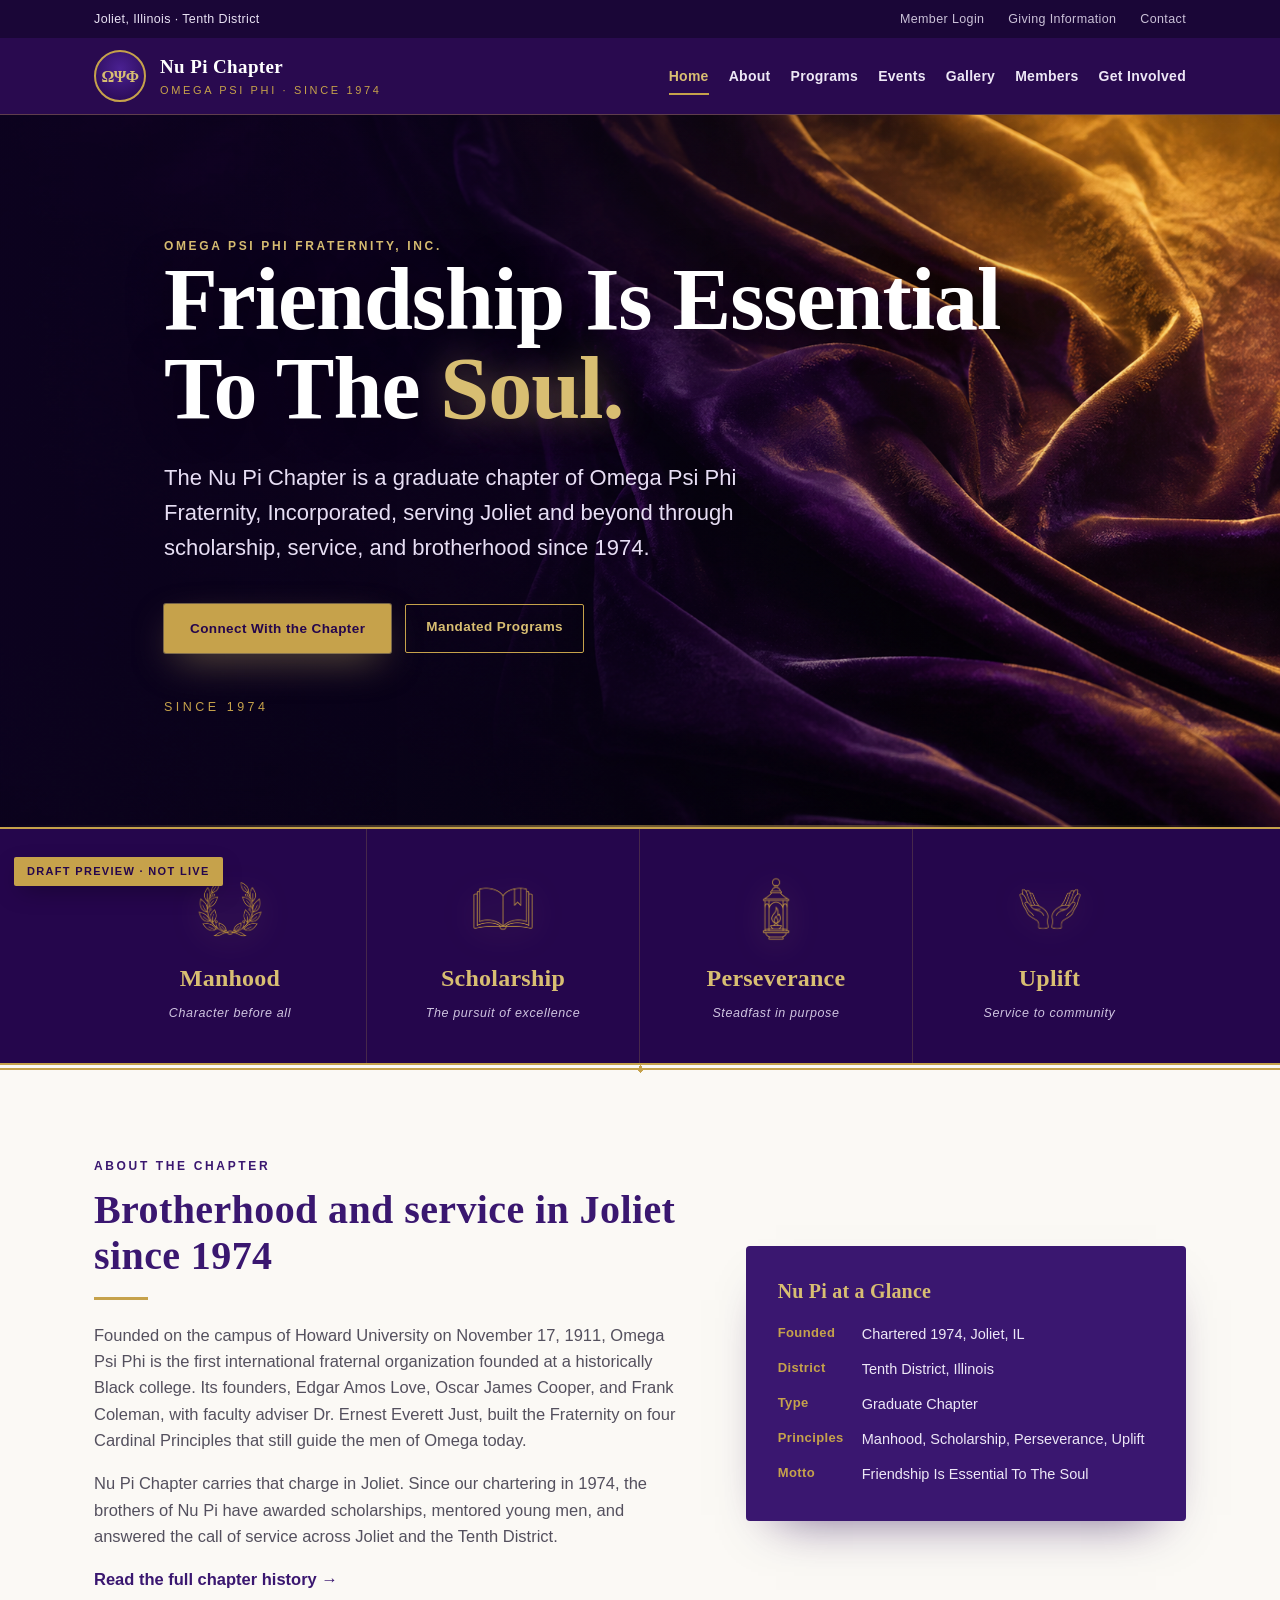
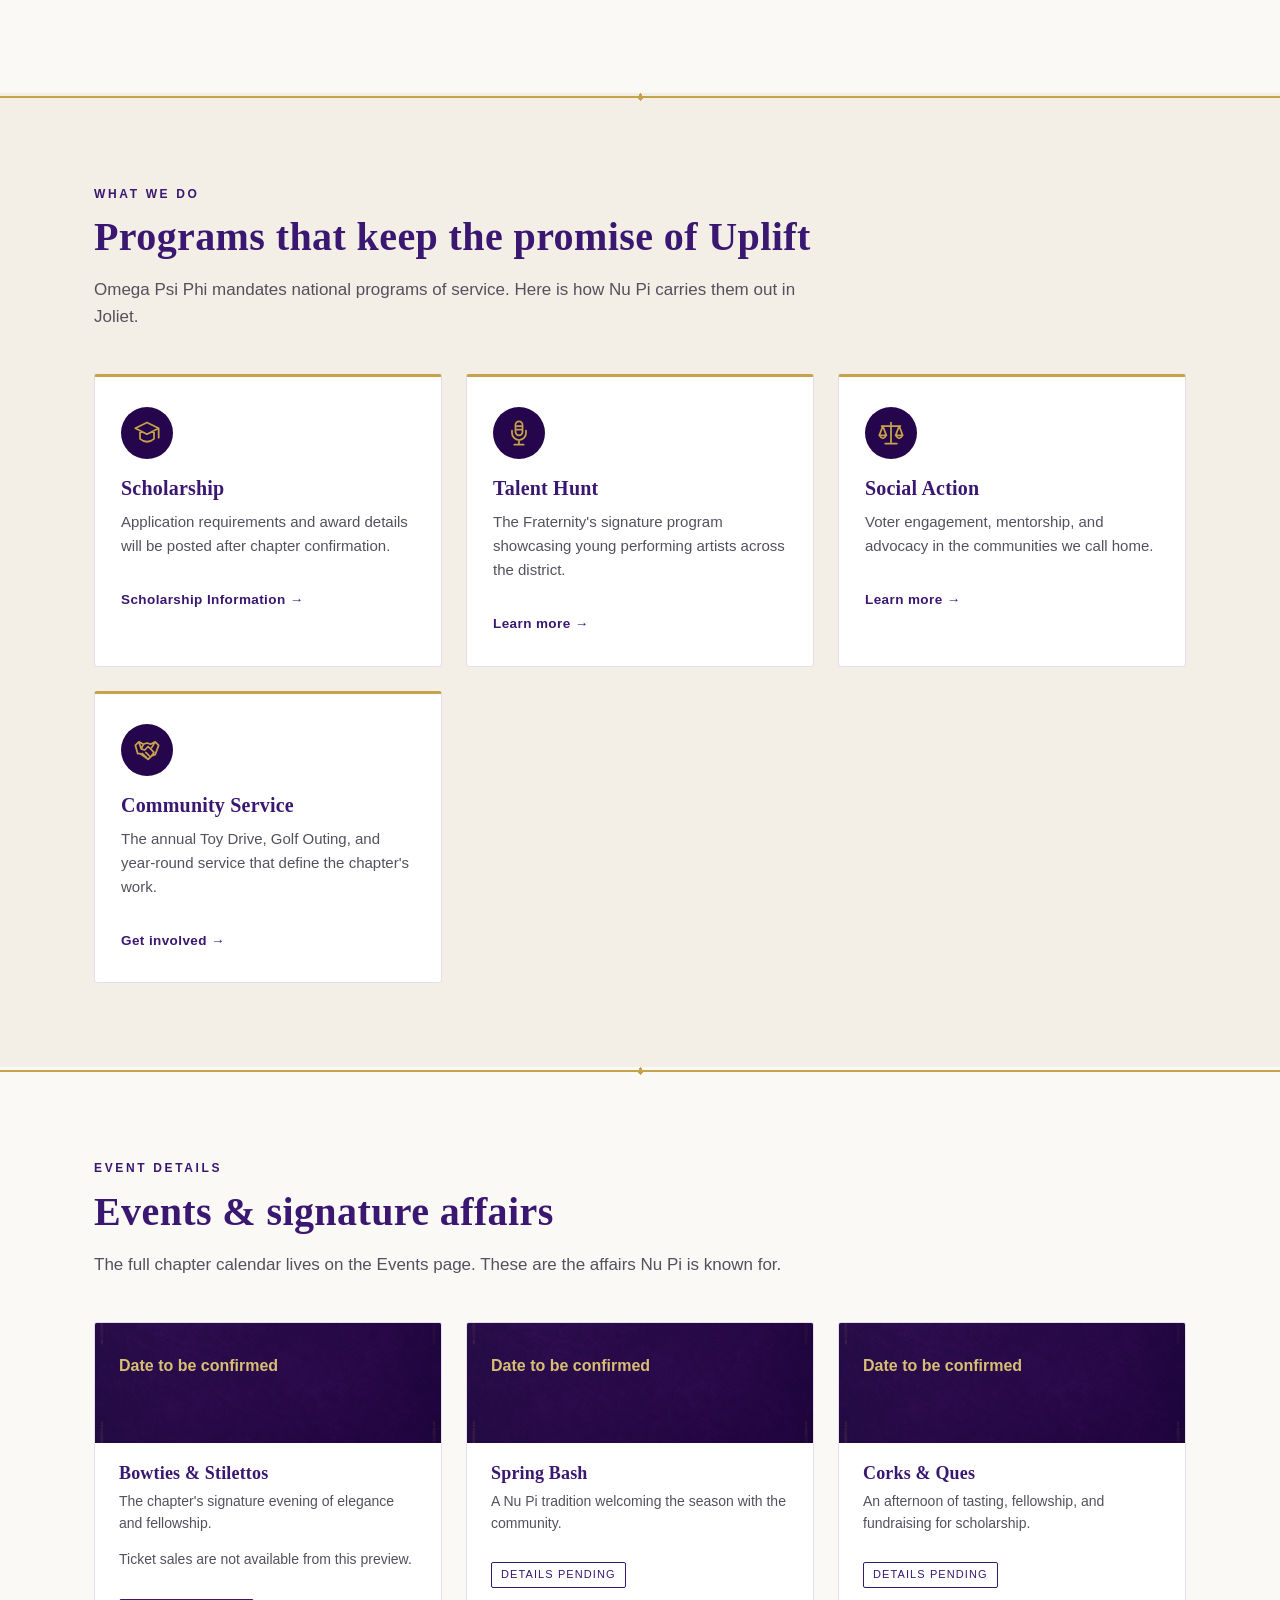
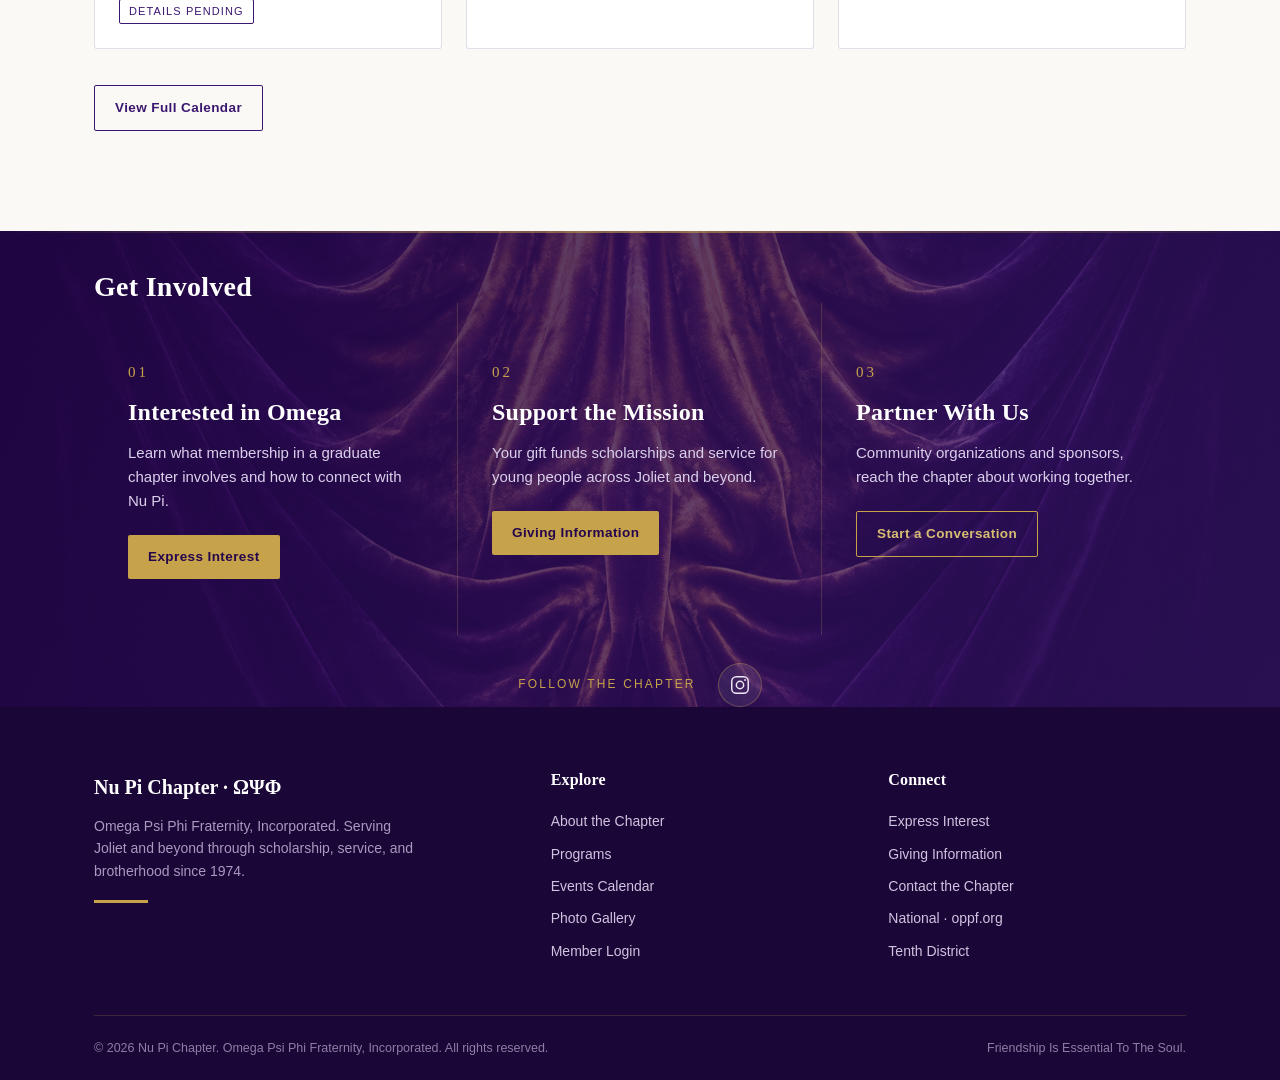
==== commit 743187cd: "Add Instagram (nupiques) social link to homepage Get Involved band" ====
--- a/index.html
+++ b/index.html
@@ -132,6 +132,12 @@
     <div class="col"><span class="n">01</span><h3>Interested in Omega</h3><p>Learn what membership in a graduate chapter involves and how to connect with Nu Pi.</p><a class="btn btn-gold" href="get-involved.html#interest">Express Interest</a></div>
     <div class="col"><span class="n">02</span><h3>Support the Mission</h3><p>Your gift funds scholarships and service for young people across Joliet and beyond.</p><a class="btn btn-gold" href="get-involved.html#give">Giving Information</a></div>
     <div class="col"><span class="n">03</span><h3>Partner With Us</h3><p>Community organizations and sponsors, reach the chapter about working together.</p><a class="btn btn-ghost" href="get-involved.html#contact">Start a Conversation</a></div>
+  </div>
+  <div class="socials" aria-label="Nu Pi Chapter on social media">
+    <span class="label">Follow the Chapter</span>
+    <a href="https://www.instagram.com/nupiques" target="_blank" rel="noopener" aria-label="Nu Pi Chapter on Instagram">
+      <svg xmlns="http://www.w3.org/2000/svg" viewBox="0 0 24 24" fill="none" stroke="currentColor" stroke-width="1.6" stroke-linecap="round" stroke-linejoin="round" aria-hidden="true"><rect x="3" y="3" width="18" height="18" rx="5"/><circle cx="12" cy="12" r="4"/><circle cx="17.5" cy="6.5" r="1" fill="currentColor" stroke="none"/></svg>
+    </a>
   </div>
 </div></section>
 
--- a/styles.css
+++ b/styles.css
@@ -366,6 +366,16 @@
 /* Event date-pending state */
 .event .top .date-pending{font-size:16px;font-weight:700;color:#D8BE72}
 
+/* ========== Social media strip ========== */
+.socials{display:flex;align-items:center;justify-content:center;gap:14px;flex-wrap:wrap;padding:28px 24px 0}
+.socials .label{font-family:var(--sans);font-size:12px;letter-spacing:.18em;text-transform:uppercase;color:var(--gold);margin-right:8px}
+.socials a{width:44px;height:44px;border-radius:50%;background:rgba(255,255,255,.08);border:1px solid rgba(198,162,75,.35);display:grid;place-items:center;color:#EDE7F6;transition:background .18s,border-color .18s,transform .18s;text-decoration:none}
+.socials a:hover,.socials a:focus-visible{background:var(--gold);border-color:var(--gold);color:#25064C;transform:translateY(-2px);outline:none}
+.socials a svg{display:block;width:22px;height:22px}
+footer.site .socials{padding:0 0 28px}
+footer.site .socials a{background:rgba(198,162,75,.12);border-color:rgba(198,162,75,.28);color:#EDE7F6}
+footer.site .socials a:hover{background:var(--gold);color:#25064C}
+
 /* ========== Member login gate ========== */
 .login-card{max-width:480px;margin:0 auto;background:#fff;border:1px solid var(--line);border-top:3px solid var(--gold);border-radius:3px;padding:40px 40px 32px;box-shadow:0 24px 60px -40px rgba(37,6,76,.5)}
 .login-card h2{color:var(--purple);font-size:26px;text-align:center;margin-bottom:6px}
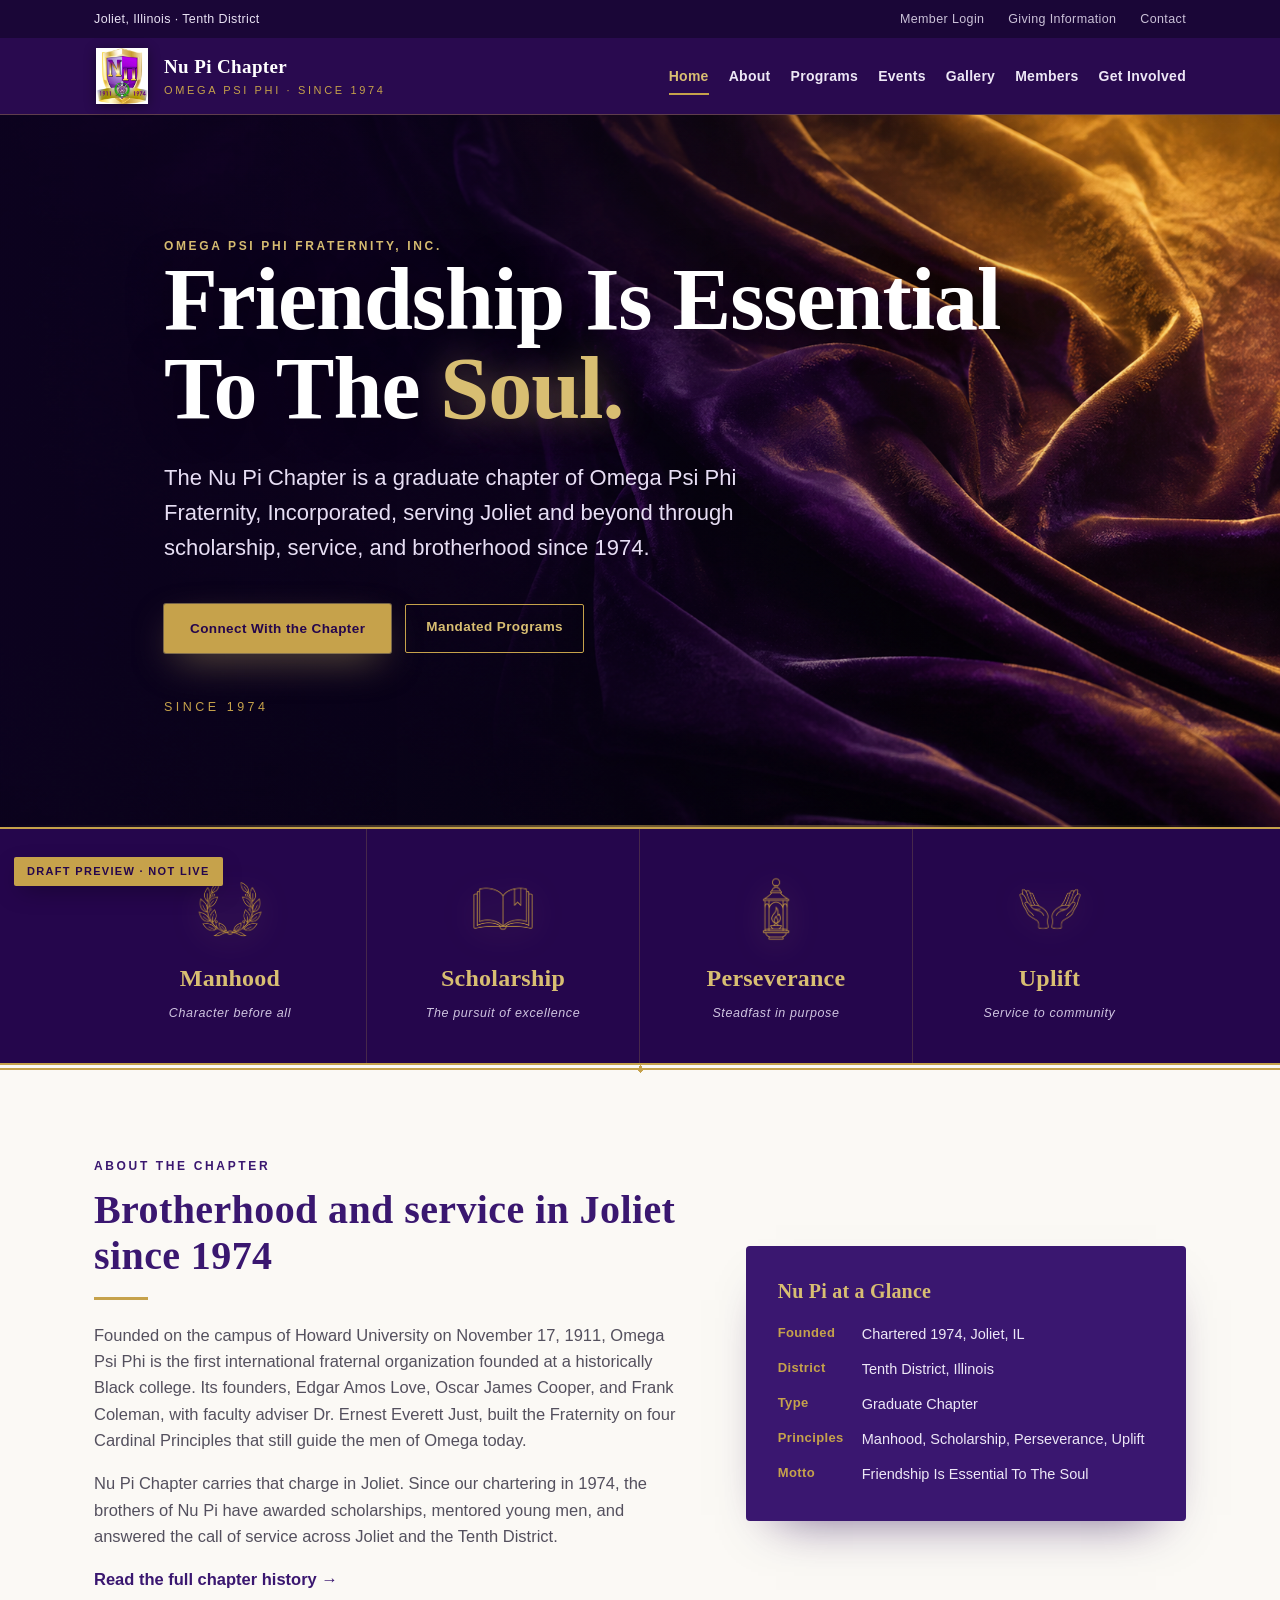
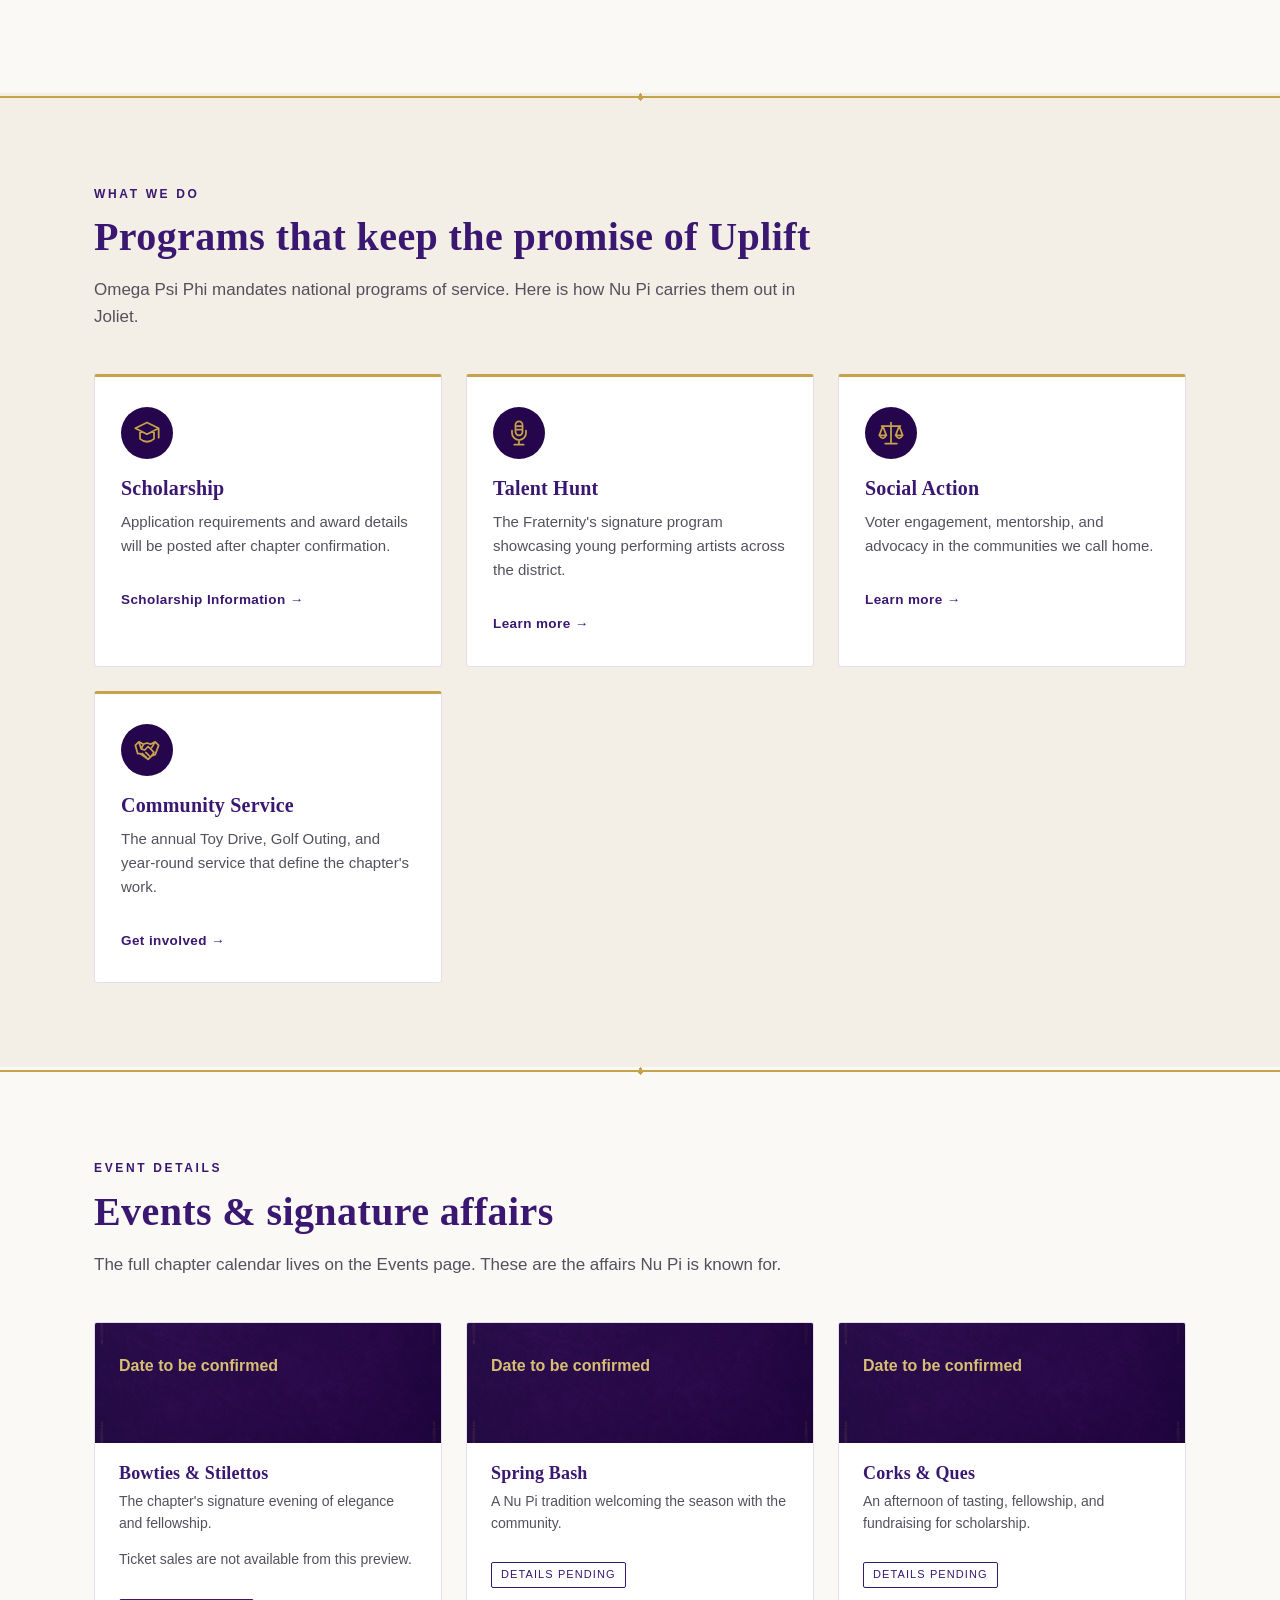
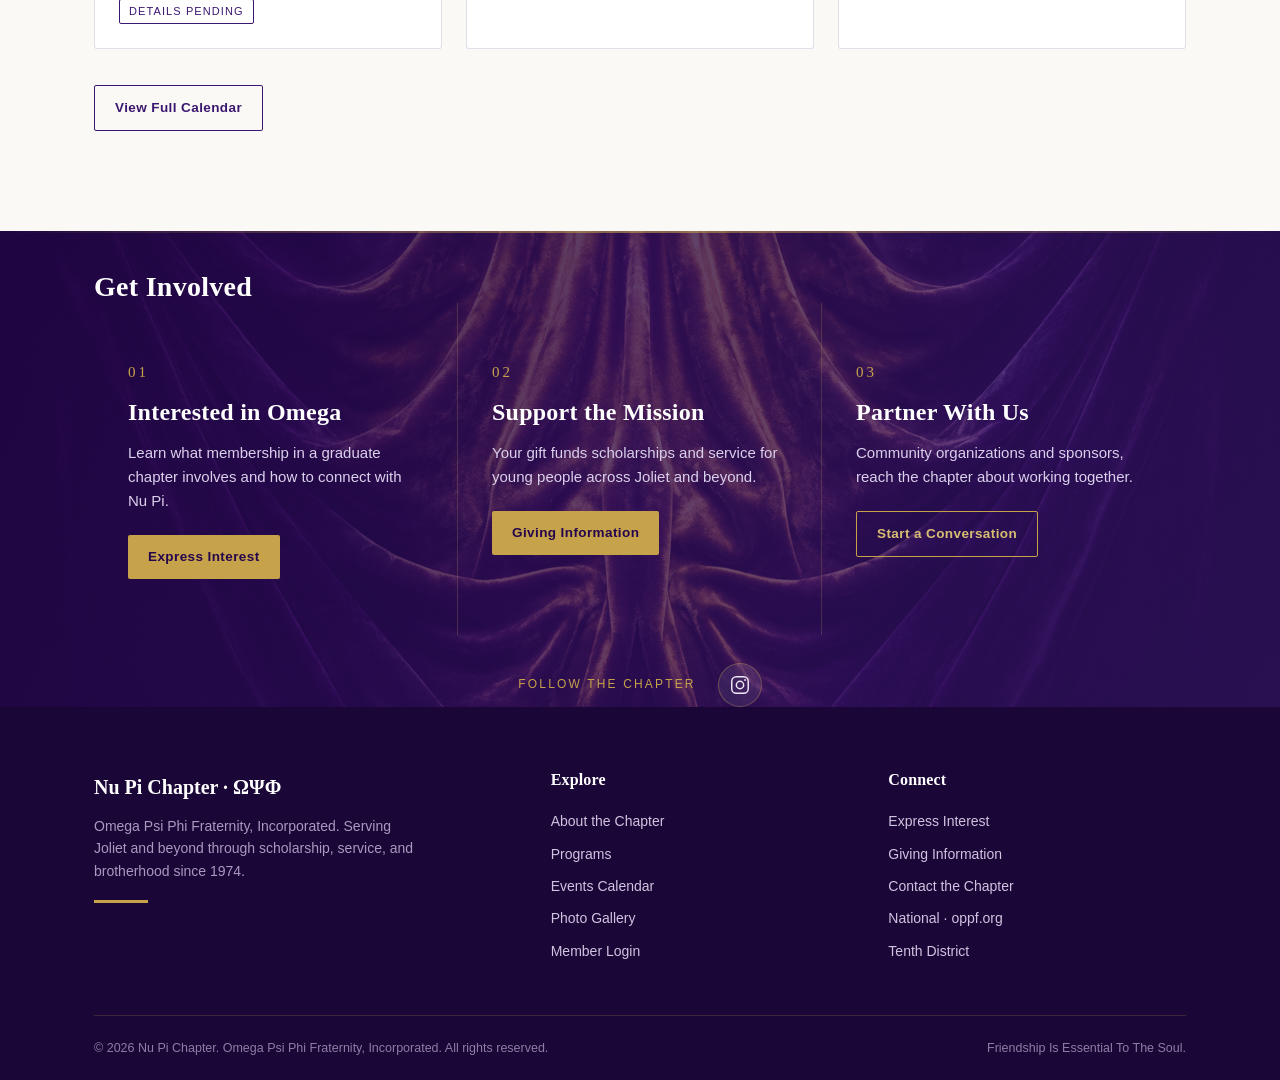
==== commit 92db05bc: "Add official chapter logos (Nu Pi shield header, Chapter Family, JCCL giving)" ====
--- a/index.html
+++ b/index.html
@@ -34,7 +34,7 @@
 
 <header class="site"><div class="wrap bar">
   <a class="brand" href="index.html">
-    <span class="crest"><span>&#937;&#936;&#934;</span></span>
+    <img class="brand-mark" src="assets/logos/nupi-shield-192.png" alt="Nu Pi Chapter shield" width="56" height="56">
     <span class="txt"><b>Nu Pi Chapter</b><small>Omega Psi Phi · Since 1974</small></span>
   </a>
   <button class="navtoggle" type="button" aria-label="Open menu" aria-controls="primary-nav" aria-expanded="false"><span aria-hidden="true">&#9776;</span></button>
--- a/styles.css
+++ b/styles.css
@@ -37,6 +37,8 @@
 .brand{display:flex;align-items:center;gap:14px;color:#fff}
 .crest{width:52px;height:52px;border-radius:50%;border:2px solid var(--gold);display:grid;place-items:center;background:radial-gradient(circle at 50% 35%,#4A2192,#25064C);flex:0 0 auto}
 .crest span{font-family:var(--serif);font-size:16px;font-weight:600;letter-spacing:-.5px;color:var(--gold-bright);line-height:1;transform:translateY(1px)}
+.brand-mark{width:56px;height:56px;object-fit:contain;flex:0 0 auto;filter:drop-shadow(0 2px 6px rgba(0,0,0,.45))}
+@media (max-width:640px){.brand-mark{width:44px;height:44px}}
 .brand .txt b{display:block;font-family:var(--serif);font-size:19px;letter-spacing:.02em;color:#fff}
 .brand .txt small{display:block;font-size:11px;letter-spacing:.24em;text-transform:uppercase;color:var(--gold)}
 nav.main{display:flex;align-items:center;gap:26px}
@@ -490,3 +492,30 @@
   .profile dl{grid-template-columns:1fr;gap:4px 0}
   .profile dt{margin-top:14px}
 }
+
+/* Chapter Family (About page) */
+.family{display:grid;grid-template-columns:repeat(2,minmax(0,1fr));gap:28px;margin-top:32px;max-width:920px;margin-left:auto;margin-right:auto}
+.family-card{background:#fff;border:1px solid #E7E1D6;border-radius:14px;padding:28px 24px;text-align:center;box-shadow:0 1px 2px rgba(0,0,0,.04)}
+.family-card img{display:block;margin:0 auto 16px;max-width:100%;height:auto;filter:drop-shadow(0 4px 10px rgba(0,0,0,.12))}
+.family-card .eyebrow{margin-bottom:6px}
+.family-card b{display:block;font-family:var(--serif);font-size:22px;color:var(--purple);margin-bottom:8px}
+.family-card p{color:#4b4750;max-width:34ch;margin:0 auto}
+.family-context{display:grid;grid-template-columns:repeat(2,minmax(0,1fr));gap:18px;margin-top:22px;max-width:920px;margin-left:auto;margin-right:auto}
+.fc-card{display:flex;align-items:center;gap:14px;background:transparent;border:1px dashed #C7BEA8;border-radius:12px;padding:16px 18px}
+.fc-card img{flex:0 0 auto;filter:drop-shadow(0 2px 6px rgba(0,0,0,.15))}
+.fc-card b{display:block;font-family:var(--serif);color:var(--purple);font-size:16px;line-height:1.2}
+.fc-card span{display:block;color:#6b6470;font-size:13px;margin-top:4px}
+@media (max-width:720px){
+  .family{grid-template-columns:1fr;gap:20px}
+  .family-context{grid-template-columns:1fr}
+}
+
+/* JCCL giving callout */
+.jccl-callout{display:flex;align-items:center;gap:24px;background:#fff;border:1px solid #E7E1D6;border-left:4px solid var(--purple);border-radius:12px;padding:22px 26px;margin-top:26px;max-width:940px;margin-left:auto;margin-right:auto;box-shadow:0 1px 2px rgba(0,0,0,.04)}
+.jccl-callout img{flex:0 0 auto;border-radius:8px}
+.jccl-callout .eyebrow{margin-bottom:4px}
+.jccl-callout h3{font-family:var(--serif);color:var(--purple);font-size:22px;margin:4px 0 8px}
+.jccl-callout p{color:#4b4750;margin:0}
+@media (max-width:720px){
+  .jccl-callout{flex-direction:column;text-align:center;padding:22px}
+}
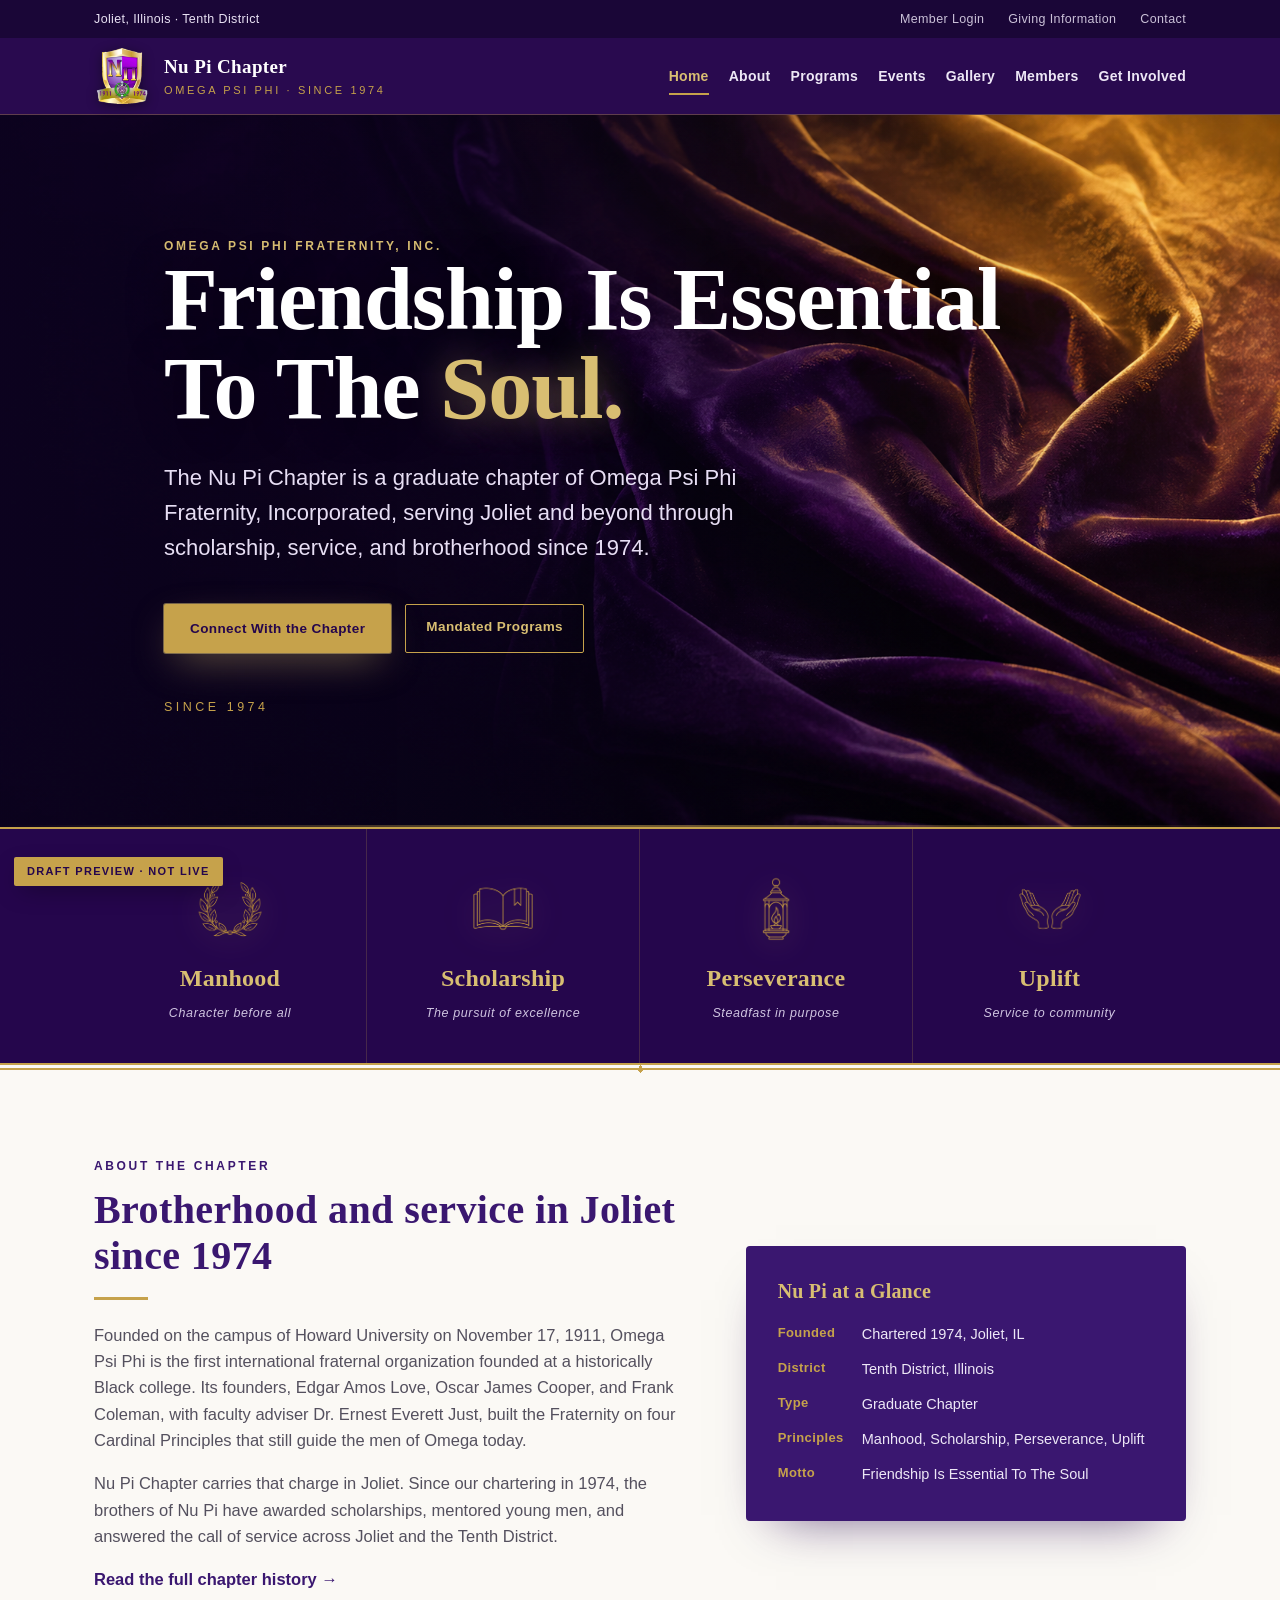
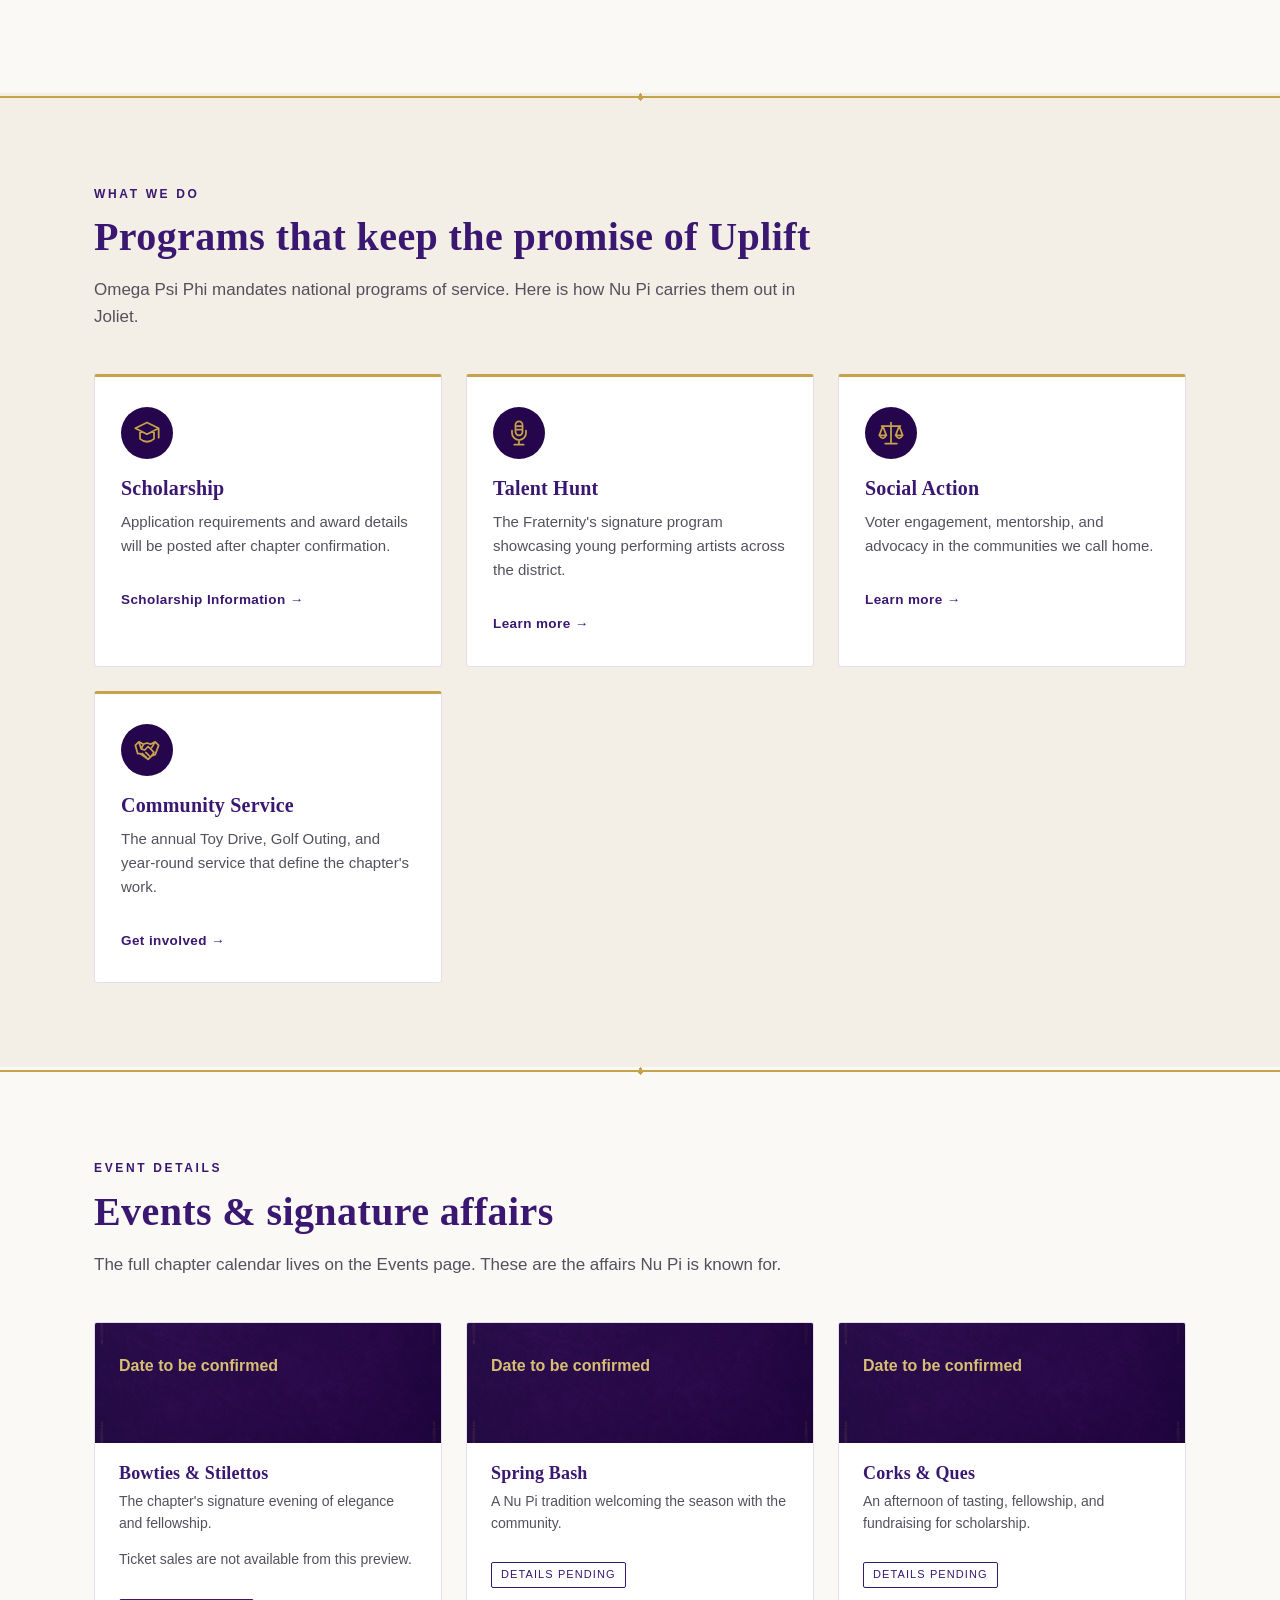
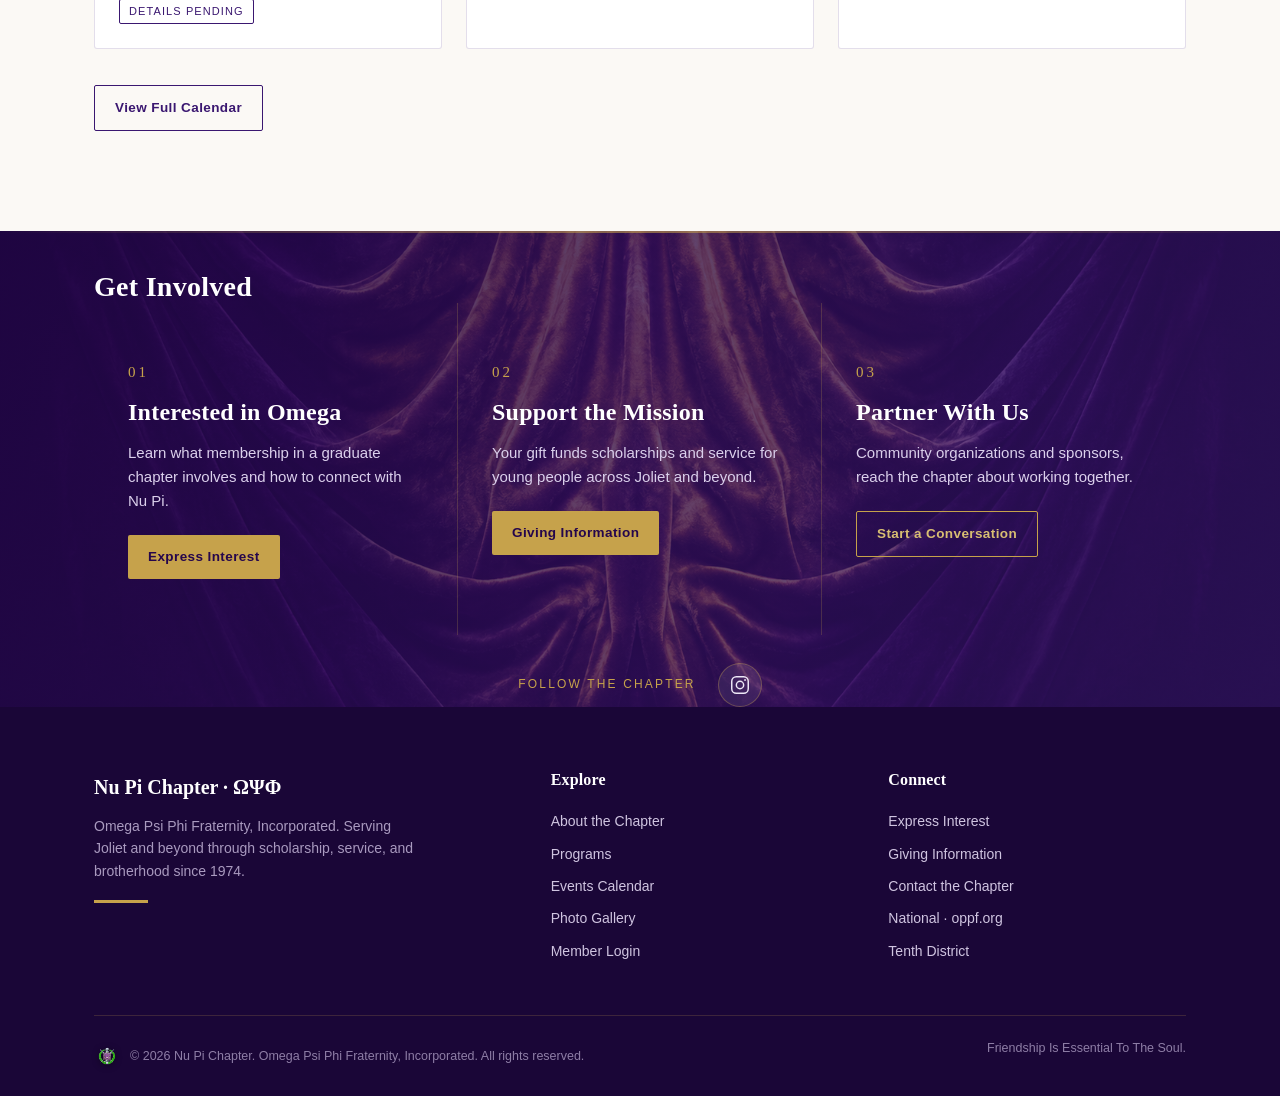
==== commit ab24dbf4: "Add official chapter logos (Nu Pi shield header, Chapter Family, JCCL giving)" ====
--- a/index.html
+++ b/index.html
@@ -168,7 +168,7 @@
     </nav>
   </div>
   <div class="bottom">
-    <span>© 2026 Nu Pi Chapter. Omega Psi Phi Fraternity, Incorporated. All rights reserved.</span>
+    <span class="omega-copyright"><a href="https://oppf.org" target="_blank" rel="noopener" aria-label="Omega Psi Phi Fraternity, Inc. (opens oppf.org)"><img src="assets/logos/omega-national-200.png" alt="" width="56" height="56" loading="lazy"></a>© 2026 Nu Pi Chapter. Omega Psi Phi Fraternity, Incorporated. All rights reserved.</span>
     <span>Friendship Is Essential To The Soul.</span>
   </div>
 </div></footer>
--- a/styles.css
+++ b/styles.css
@@ -136,6 +136,7 @@
 .founders{display:grid;grid-template-columns:repeat(4,1fr);gap:22px;margin-top:40px}
 .founder{text-align:center;background:#fff;border:1px solid var(--line);border-top:3px solid var(--gold);border-radius:3px;padding:26px 18px}
 .founder .ph{width:88px;height:88px;border-radius:50%;margin:0 auto 14px;background:radial-gradient(circle at 50% 35%,#4A2192,#25064C);border:2px solid var(--gold);display:grid;place-items:center;color:var(--gold-bright);font-family:var(--serif);font-size:26px}
+.founder .ph-img{display:block;width:100%;max-width:200px;height:auto;aspect-ratio:3/4;object-fit:cover;object-position:top;margin:0 auto 14px;border:2px solid var(--gold);border-radius:3px;background:#F8F4EA}
 .founder b{display:block;font-family:var(--serif);color:var(--purple);font-size:16px}
 .founder span{font-size:12.5px;color:var(--ink-soft)}
 
@@ -510,9 +511,15 @@
   .family-context{grid-template-columns:1fr}
 }
 
+/* Omega national mark in footer copyright */
+.omega-copyright{display:inline-flex;align-items:center;gap:10px}
+.omega-copyright a{display:inline-flex;align-items:center;line-height:0}
+.omega-copyright img{display:block;width:26px;height:26px;filter:drop-shadow(0 1px 3px rgba(0,0,0,.5));transition:filter .2s}
+.omega-copyright a:hover img{filter:drop-shadow(0 2px 6px rgba(198,162,75,.5))}
+
 /* JCCL giving callout */
 .jccl-callout{display:flex;align-items:center;gap:24px;background:#fff;border:1px solid #E7E1D6;border-left:4px solid var(--purple);border-radius:12px;padding:22px 26px;margin-top:26px;max-width:940px;margin-left:auto;margin-right:auto;box-shadow:0 1px 2px rgba(0,0,0,.04)}
-.jccl-callout img{flex:0 0 auto;border-radius:8px}
+.jccl-callout img{flex:0 0 auto}
 .jccl-callout .eyebrow{margin-bottom:4px}
 .jccl-callout h3{font-family:var(--serif);color:var(--purple);font-size:22px;margin:4px 0 8px}
 .jccl-callout p{color:#4b4750;margin:0}
